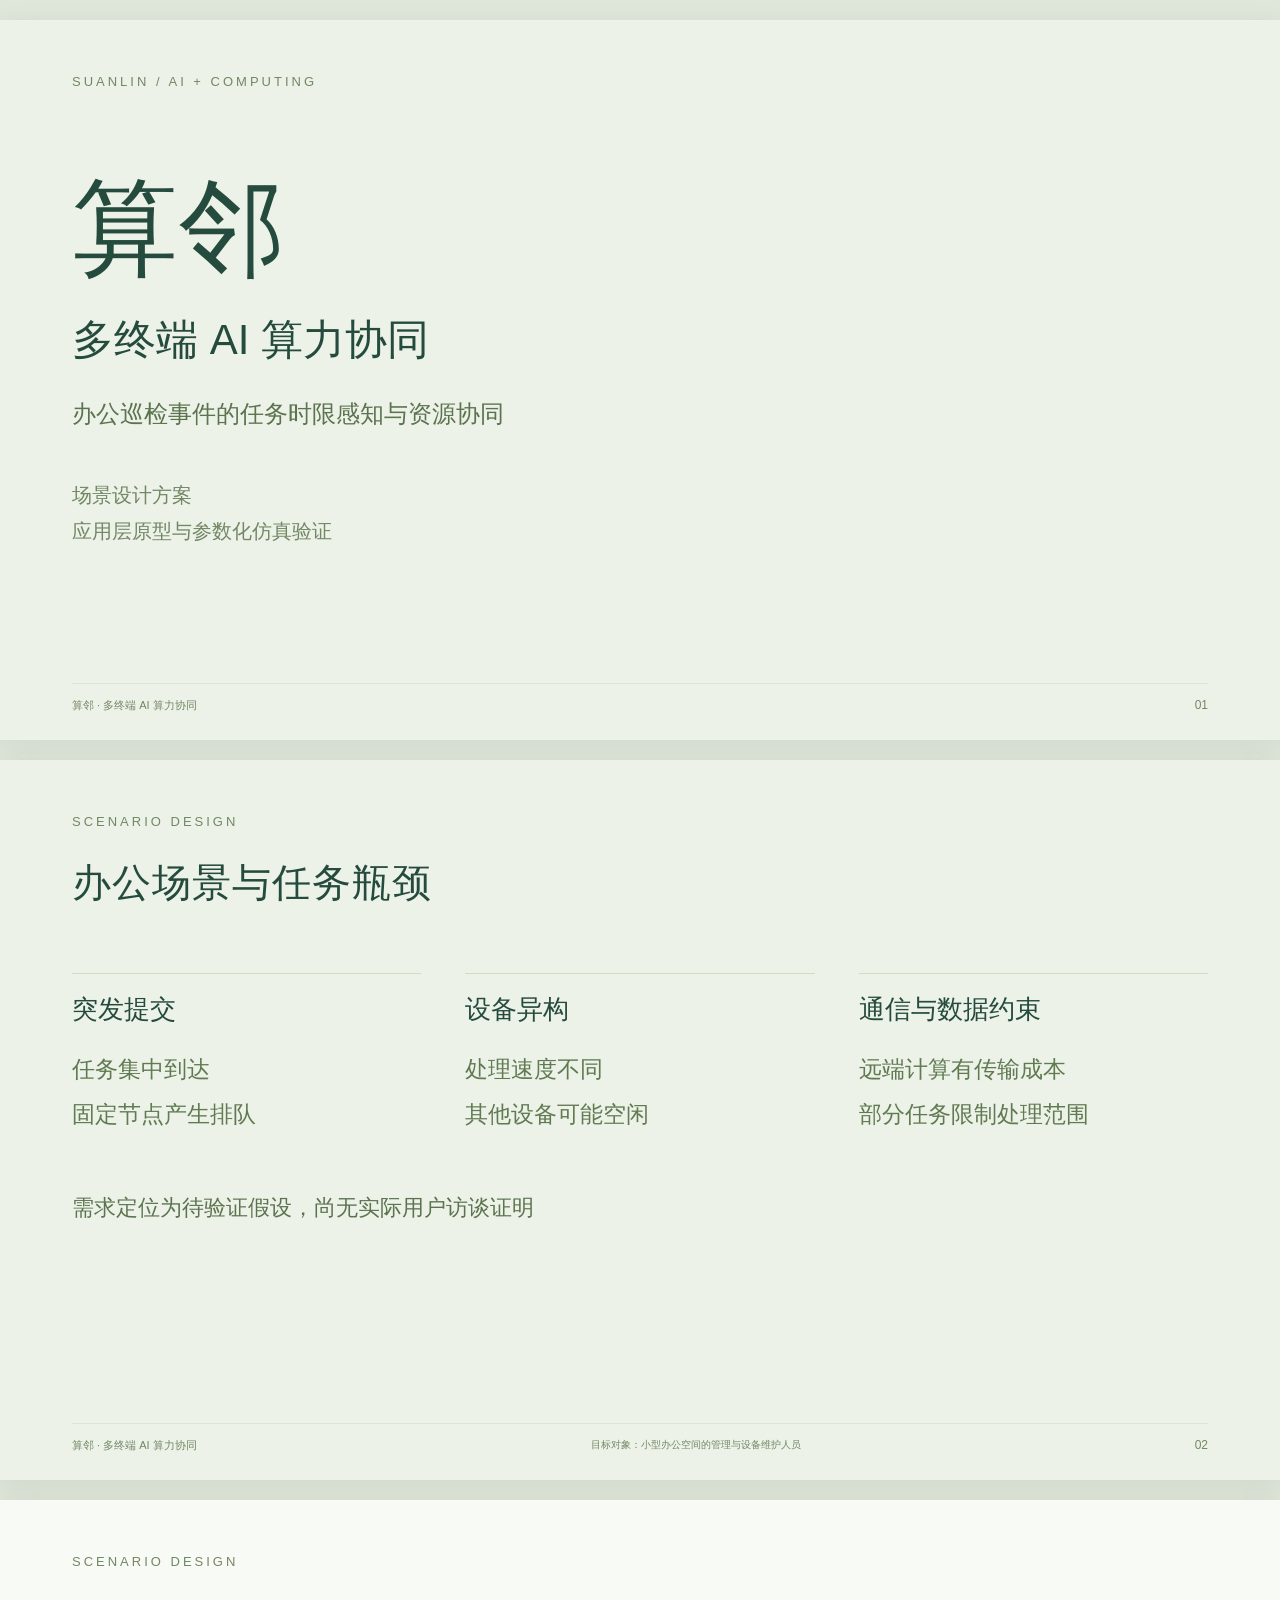
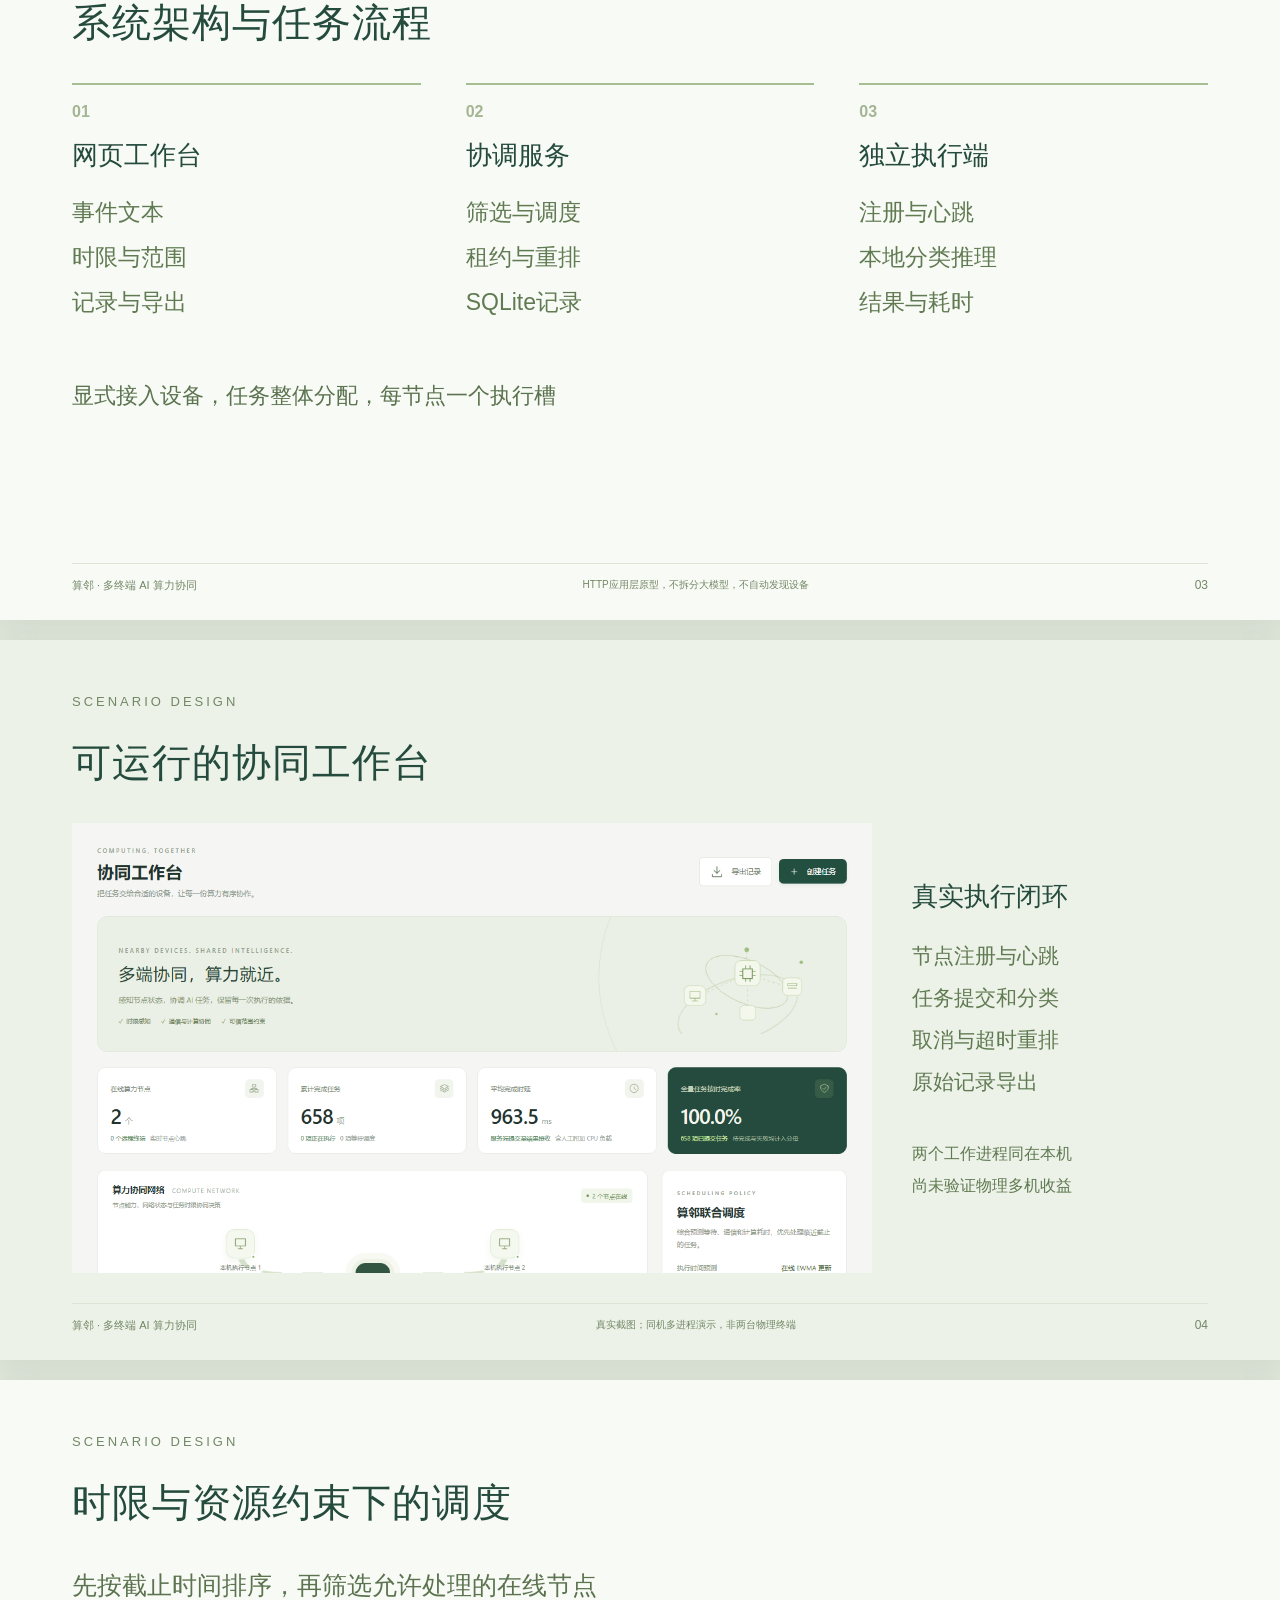
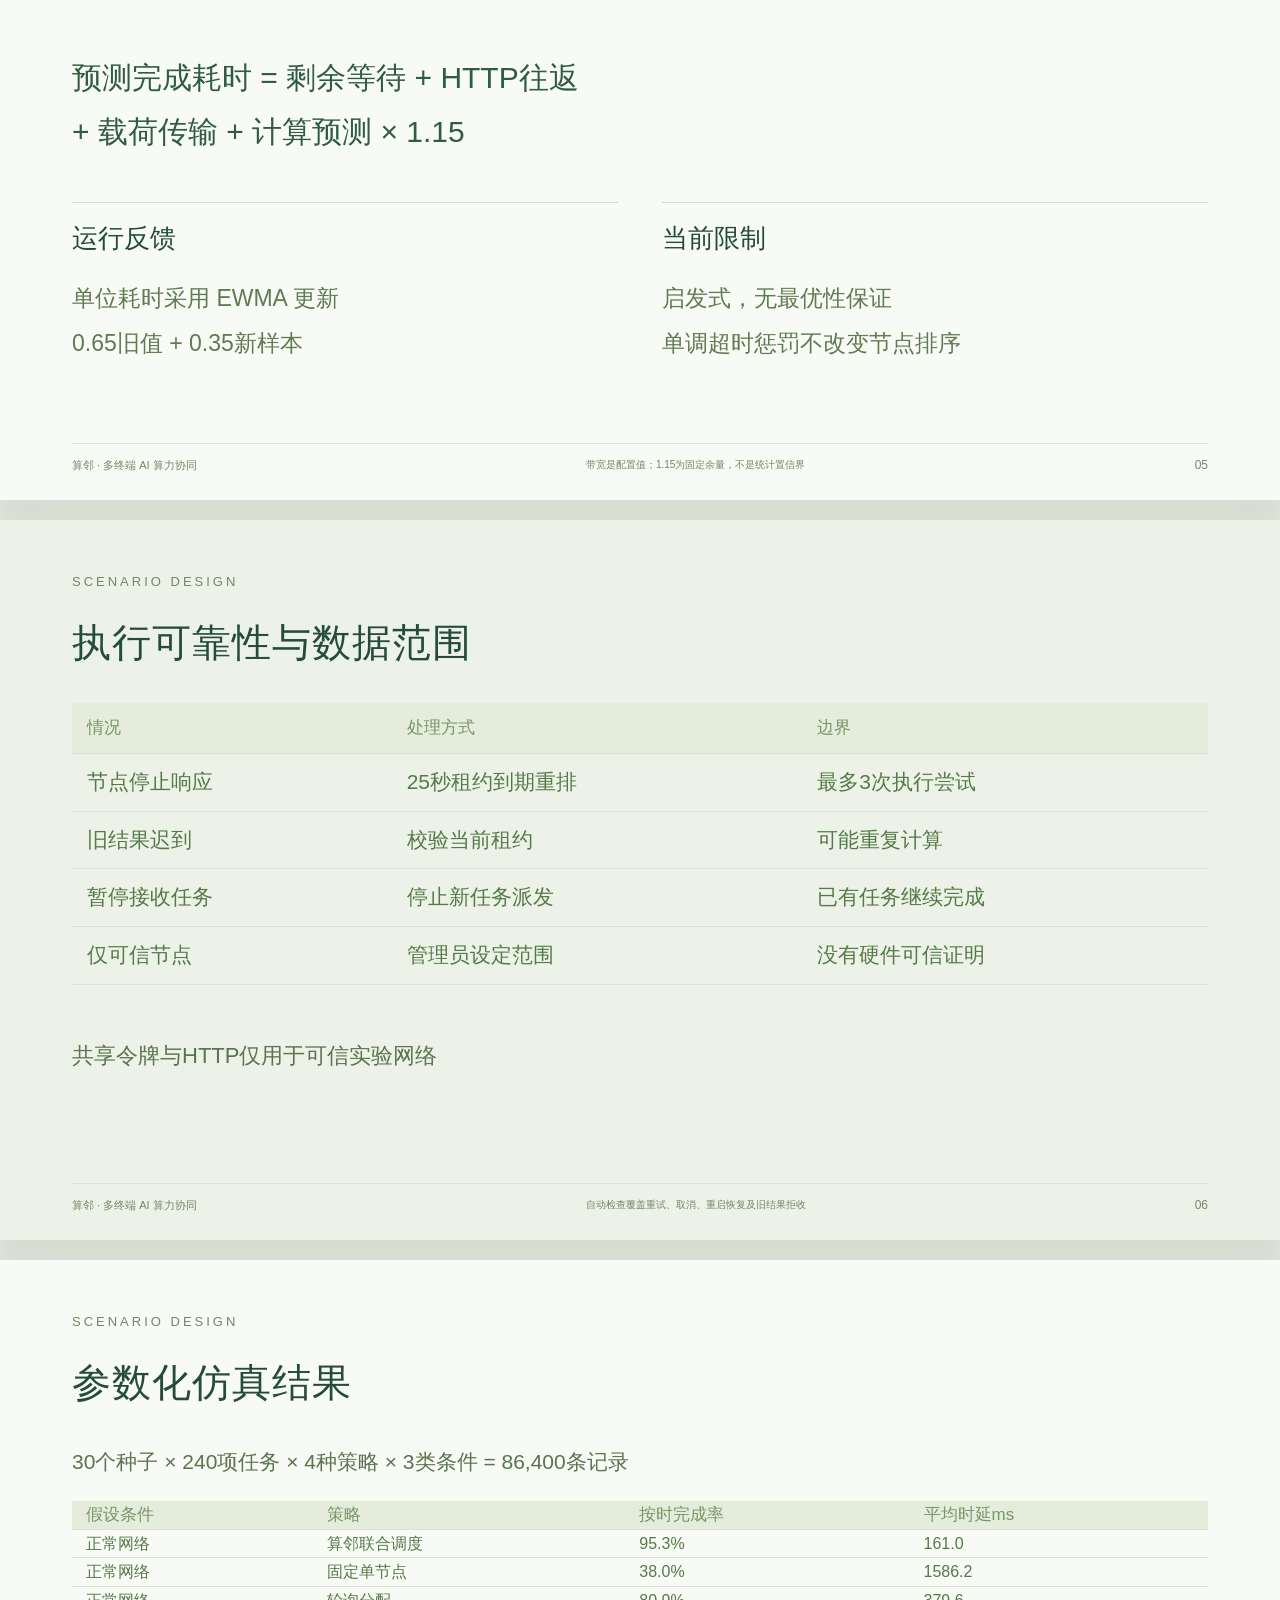
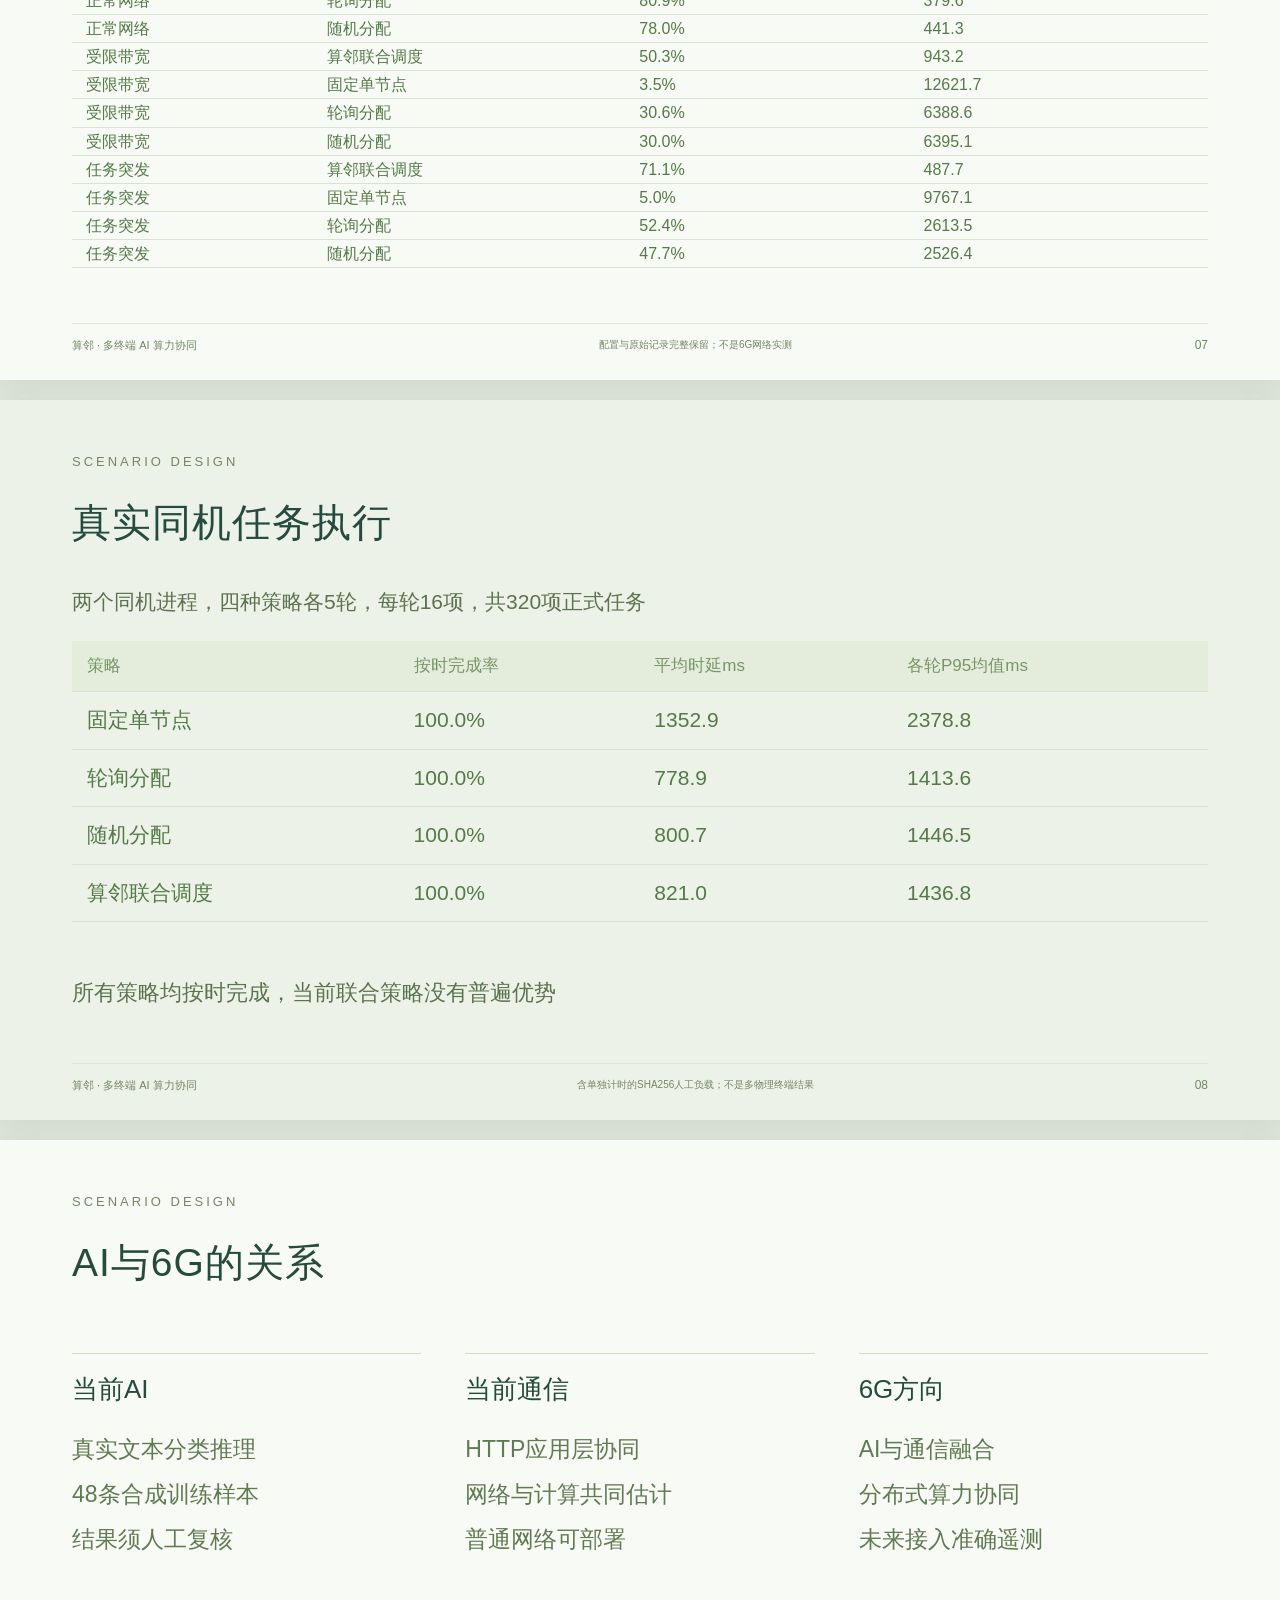
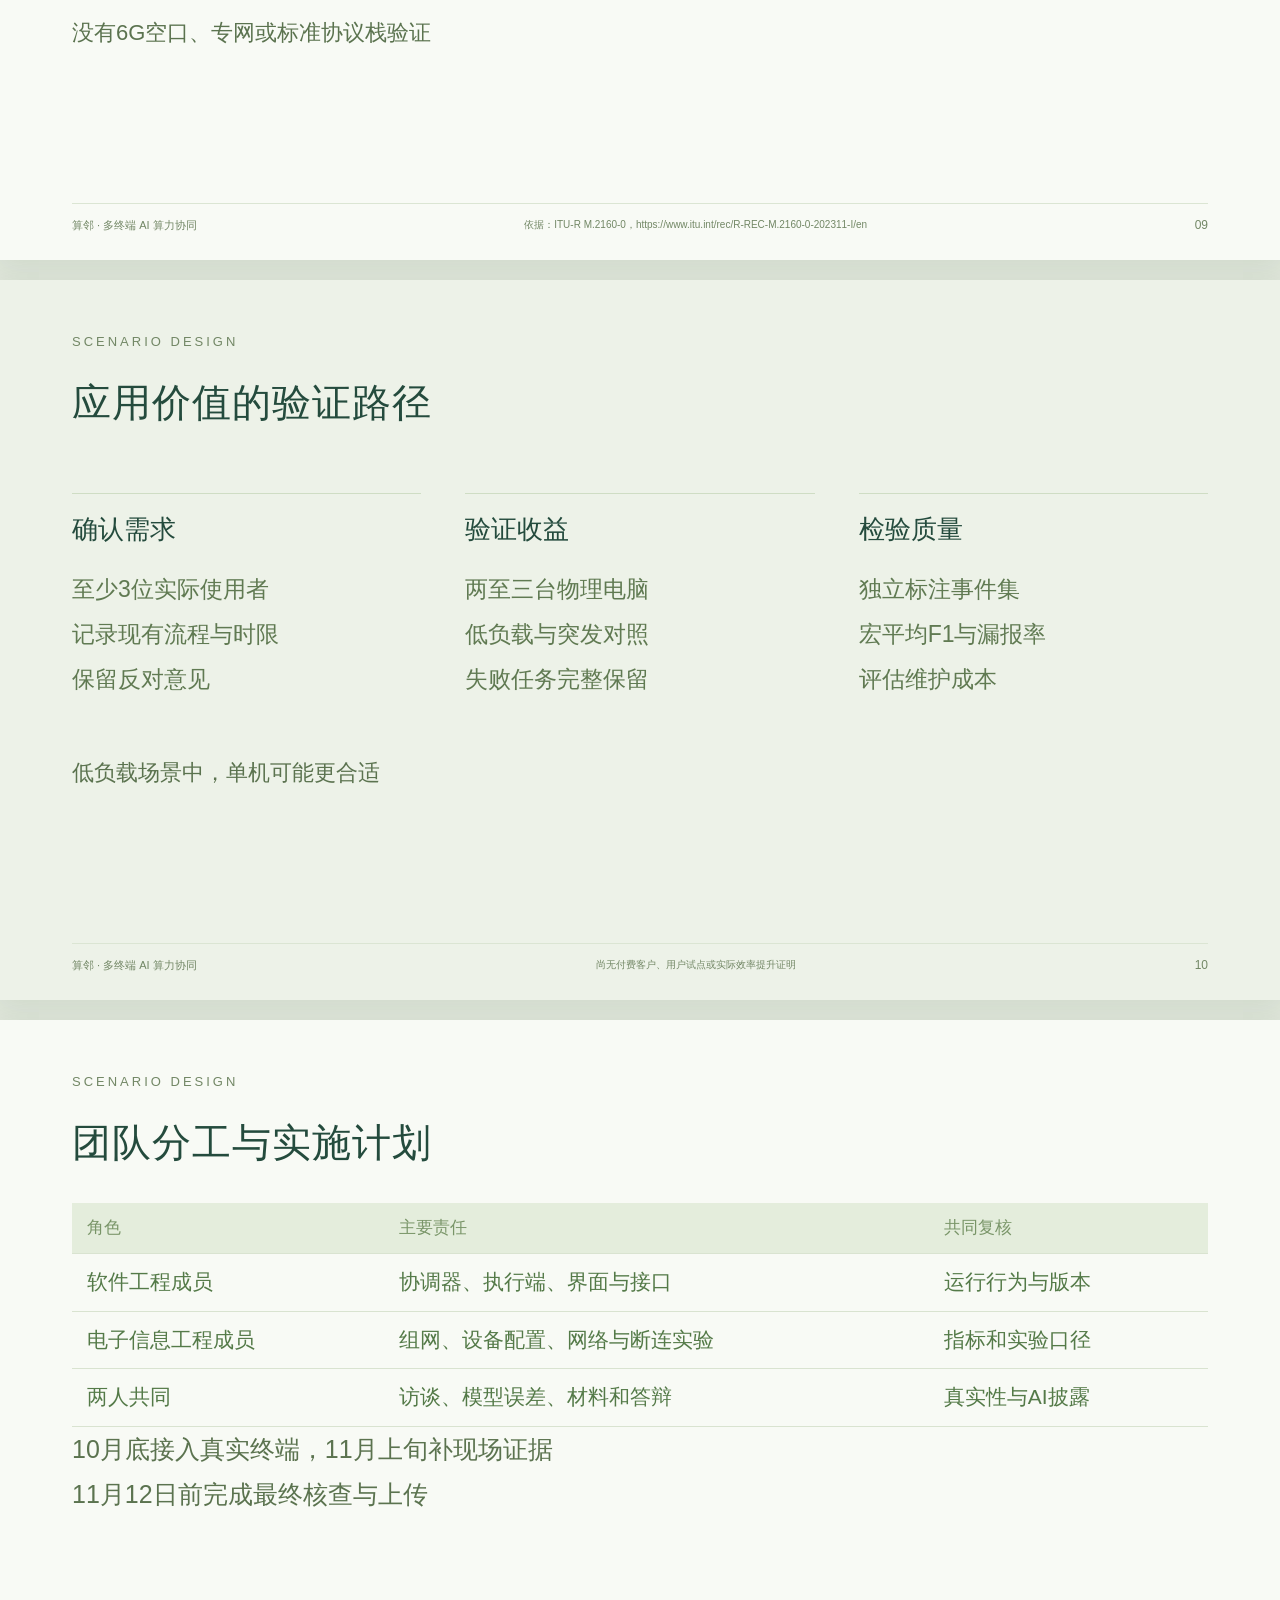
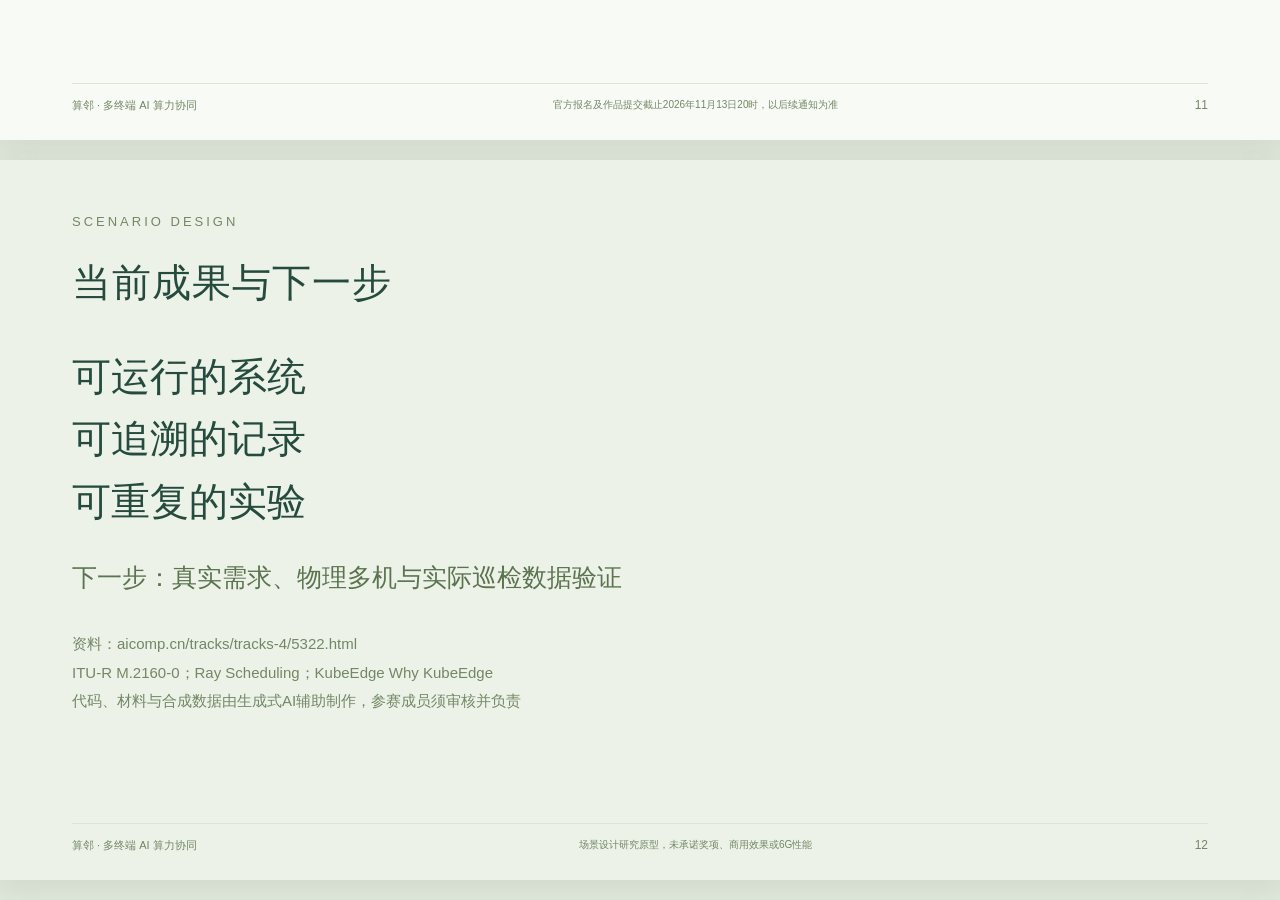
==== delivery/02-答辩展示.html @ 4238dd19 "Initial commit: Suanlin AI compute collaboration project" ====
<!doctype html><html lang="zh-CN"><head><meta charset="utf-8"><title>算邻场景设计答辩</title><style>*{box-sizing:border-box}html{scroll-behavior:smooth}body{margin:0;background:#dfe6da;font-family:"Microsoft YaHei","Segoe UI",sans-serif;color:#244b3d}.slide{width:1280px;height:720px;padding:54px 72px 52px;background:#f8faf5;position:relative;overflow:hidden;break-after:page}.slide:nth-child(2n){background:#edf2e8}.kicker{font-size:13px;letter-spacing:3px;color:#8b9f7a;margin-bottom:27px}h1{font-size:39px;font-weight:500;margin:0 0 33px;letter-spacing:1px}h2{font-size:26px;font-weight:500;margin:0 0 20px}.lead{font-size:25px;line-height:1.8;margin:0 0 30px;color:#6e8762}.compact{font-size:21px;margin-bottom:20px}.columns{display:grid;grid-template-columns:1fr 1fr 1fr;gap:44px;margin-top:63px}.columns.two{grid-template-columns:1fr 1fr;margin-top:30px}.columns p,.flow p{font-size:23px;line-height:1.95;color:#829774;margin:0}.columns h2{padding-top:18px;border-top:1px solid #cfddc4}.statement{font-size:22px;line-height:1.7;color:#70865f;margin-top:52px}.flow{display:grid;grid-template-columns:repeat(3,1fr);gap:45px;margin-top:28px}.flow>div{border-top:2px solid #a7bd92;padding-top:18px}.flow b{font-size:16px;color:#a4b593}.flow h2{margin:17px 0 17px}.equation{font-size:30px;line-height:1.8;padding:13px 0;color:#305c40}.cover{background:#edf2e8!important}.cover h1{font-size:106px;line-height:1.2;margin:76px 0 20px}.cover-sub{font-size:42px;margin:0 0 24px}.cover .lead{font-size:24px}.cover-note{font-size:20px;line-height:1.8;color:#91a381;margin-top:42px}footer{position:absolute;bottom:27px;left:72px;right:72px;border-top:1px solid #dbe5d3;padding-top:14px;display:flex;gap:22px;justify-content:space-between;font-size:11px;color:#94a784}footer b{font-size:12px;font-weight:400}.screenshot{height:489px;max-width:1136px;object-fit:contain;object-position:left top;display:block}table{width:100%;border-collapse:collapse;font-size:21px;line-height:1.7}th{text-align:left;font-size:17px;font-weight:500;color:#799568;background:#e4eddc}th,td{padding:17px 15px;border-bottom:1px solid #d9e3d0}td{color:#547a48}.dense{font-size:17px;line-height:1.2}.dense th,.dense td{padding:7px 14px}.end-title{font-size:39px;line-height:1.6;margin-top:36px;margin-bottom:22px}.sources{font-size:15px;line-height:1.9;color:#9aaa8d;margin-top:27px}@page{size:338.667mm 190.5mm;margin:0}@media print{body{background:white}.slide{margin:0;break-inside:avoid}html{scroll-behavior:auto}}@media screen{.slide{margin:20px auto;box-shadow:0 6px 25px #1c422015}body{min-width:1280px}}.screenshot{height:450px}th,td{padding:12px 15px}table{line-height:1.55}.dense{font-size:16px;line-height:1.2}.dense th,.dense td{padding:4px 14px}footer span:nth-child(2){max-width:800px;text-align:right;font-size:10px;overflow-wrap:anywhere}.columns p,.flow p{color:#607a52}.lead,.statement{color:#5b734f}.kicker,footer,.cover-note,.sources{color:#728765}.workbench{display:grid;grid-template-columns:800px 1fr;gap:40px;align-items:center}.workbench .screenshot{width:800px;height:450px;object-fit:contain}.workbench p{font-size:21px;line-height:2;color:#607a52}.workbench .small-note{font-size:16px;margin-top:35px}</style></head><body><section class="slide cover"><div class="kicker">SUANLIN   /   AI + COMPUTING</div><h1>算邻</h1><div class="body"><h2 class="cover-sub">多终端 AI 算力协同</h2><p class="lead">办公巡检事件的任务时限感知与资源协同</p><p class="cover-note">场景设计方案<br>应用层原型与参数化仿真验证</p></div><footer><span>算邻 · 多终端 AI 算力协同</span><span></span><b>01</b></footer></section><section class="slide "><div class="kicker">SCENARIO DESIGN</div><h1>办公场景与任务瓶颈</h1><div class="body"><div class="columns"><div><h2>突发提交</h2><p>任务集中到达<br>固定节点产生排队</p></div><div><h2>设备异构</h2><p>处理速度不同<br>其他设备可能空闲</p></div><div><h2>通信与数据约束</h2><p>远端计算有传输成本<br>部分任务限制处理范围</p></div></div><p class="statement">需求定位为待验证假设，尚无实际用户访谈证明</p></div><footer><span>算邻 · 多终端 AI 算力协同</span><span>目标对象：小型办公空间的管理与设备维护人员</span><b>02</b></footer></section><section class="slide "><div class="kicker">SCENARIO DESIGN</div><h1>系统架构与任务流程</h1><div class="body"><div class="flow"><div><b>01</b><h2>网页工作台</h2><p>事件文本<br>时限与范围<br>记录与导出</p></div><div><b>02</b><h2>协调服务</h2><p>筛选与调度<br>租约与重排<br>SQLite记录</p></div><div><b>03</b><h2>独立执行端</h2><p>注册与心跳<br>本地分类推理<br>结果与耗时</p></div></div><p class="statement">显式接入设备，任务整体分配，每节点一个执行槽</p></div><footer><span>算邻 · 多终端 AI 算力协同</span><span>HTTP应用层原型，不拆分大模型，不自动发现设备</span><b>03</b></footer></section><section class="slide "><div class="kicker">SCENARIO DESIGN</div><h1>可运行的协同工作台</h1><div class="body"><div class="workbench"><img class="screenshot" src="../results/screenshots/workbench-wide.png" alt="真实工作台截图"><div><h2>真实执行闭环</h2><p>节点注册与心跳<br>任务提交和分类<br>取消与超时重排<br>原始记录导出</p><p class="small-note">两个工作进程同在本机<br>尚未验证物理多机收益</p></div></div></div><footer><span>算邻 · 多终端 AI 算力协同</span><span>真实截图；同机多进程演示，非两台物理终端</span><b>04</b></footer></section><section class="slide "><div class="kicker">SCENARIO DESIGN</div><h1>时限与资源约束下的调度</h1><div class="body"><p class="lead">先按截止时间排序，再筛选允许处理的在线节点</p><div class="equation">预测完成耗时 = 剩余等待 + HTTP往返<br>+ 载荷传输 + 计算预测 × 1.15</div><div class="columns two"><div><h2>运行反馈</h2><p>单位耗时采用 EWMA 更新<br>0.65旧值 + 0.35新样本</p></div><div><h2>当前限制</h2><p>启发式，无最优性保证<br>单调超时惩罚不改变节点排序</p></div></div></div><footer><span>算邻 · 多终端 AI 算力协同</span><span>带宽是配置值；1.15为固定余量，不是统计置信界</span><b>05</b></footer></section><section class="slide "><div class="kicker">SCENARIO DESIGN</div><h1>执行可靠性与数据范围</h1><div class="body"><table><thead><tr><th>情况</th><th>处理方式</th><th>边界</th></tr></thead><tbody><tr><td>节点停止响应</td><td>25秒租约到期重排</td><td>最多3次执行尝试</td></tr><tr><td>旧结果迟到</td><td>校验当前租约</td><td>可能重复计算</td></tr><tr><td>暂停接收任务</td><td>停止新任务派发</td><td>已有任务继续完成</td></tr><tr><td>仅可信节点</td><td>管理员设定范围</td><td>没有硬件可信证明</td></tr></tbody></table><p class="statement">共享令牌与HTTP仅用于可信实验网络</p></div><footer><span>算邻 · 多终端 AI 算力协同</span><span>自动检查覆盖重试、取消、重启恢复及旧结果拒收</span><b>06</b></footer></section><section class="slide "><div class="kicker">SCENARIO DESIGN</div><h1>参数化仿真结果</h1><div class="body"><p class="lead compact">30个种子 × 240项任务 × 4种策略 × 3类条件 = 86,400条记录</p><table class="dense"><thead><tr><th>假设条件</th><th>策略</th><th>按时完成率</th><th>平均时延ms</th></tr></thead><tbody><tr><td>正常网络</td><td>算邻联合调度</td><td>95.3%</td><td>161.0</td></tr><tr><td>正常网络</td><td>固定单节点</td><td>38.0%</td><td>1586.2</td></tr><tr><td>正常网络</td><td>轮询分配</td><td>80.9%</td><td>379.6</td></tr><tr><td>正常网络</td><td>随机分配</td><td>78.0%</td><td>441.3</td></tr><tr><td>受限带宽</td><td>算邻联合调度</td><td>50.3%</td><td>943.2</td></tr><tr><td>受限带宽</td><td>固定单节点</td><td>3.5%</td><td>12621.7</td></tr><tr><td>受限带宽</td><td>轮询分配</td><td>30.6%</td><td>6388.6</td></tr><tr><td>受限带宽</td><td>随机分配</td><td>30.0%</td><td>6395.1</td></tr><tr><td>任务突发</td><td>算邻联合调度</td><td>71.1%</td><td>487.7</td></tr><tr><td>任务突发</td><td>固定单节点</td><td>5.0%</td><td>9767.1</td></tr><tr><td>任务突发</td><td>轮询分配</td><td>52.4%</td><td>2613.5</td></tr><tr><td>任务突发</td><td>随机分配</td><td>47.7%</td><td>2526.4</td></tr></tbody></table></div><footer><span>算邻 · 多终端 AI 算力协同</span><span>配置与原始记录完整保留；不是6G网络实测</span><b>07</b></footer></section><section class="slide "><div class="kicker">SCENARIO DESIGN</div><h1>真实同机任务执行</h1><div class="body"><p class="lead compact">两个同机进程，四种策略各5轮，每轮16项，共320项正式任务</p><table><thead><tr><th>策略</th><th>按时完成率</th><th>平均时延ms</th><th>各轮P95均值ms</th></tr></thead><tbody><tr><td>固定单节点</td><td>100.0%</td><td>1352.9</td><td>2378.8</td></tr><tr><td>轮询分配</td><td>100.0%</td><td>778.9</td><td>1413.6</td></tr><tr><td>随机分配</td><td>100.0%</td><td>800.7</td><td>1446.5</td></tr><tr><td>算邻联合调度</td><td>100.0%</td><td>821.0</td><td>1436.8</td></tr></tbody></table><p class="statement">所有策略均按时完成，当前联合策略没有普遍优势</p></div><footer><span>算邻 · 多终端 AI 算力协同</span><span>含单独计时的SHA256人工负载；不是多物理终端结果</span><b>08</b></footer></section><section class="slide "><div class="kicker">SCENARIO DESIGN</div><h1>AI与6G的关系</h1><div class="body"><div class="columns"><div><h2>当前AI</h2><p>真实文本分类推理<br>48条合成训练样本<br>结果须人工复核</p></div><div><h2>当前通信</h2><p>HTTP应用层协同<br>网络与计算共同估计<br>普通网络可部署</p></div><div><h2>6G方向</h2><p>AI与通信融合<br>分布式算力协同<br>未来接入准确遥测</p></div></div><p class="statement">没有6G空口、专网或标准协议栈验证</p></div><footer><span>算邻 · 多终端 AI 算力协同</span><span>依据：ITU-R M.2160-0，https://www.itu.int/rec/R-REC-M.2160-0-202311-I/en</span><b>09</b></footer></section><section class="slide "><div class="kicker">SCENARIO DESIGN</div><h1>应用价值的验证路径</h1><div class="body"><div class="columns"><div><h2>确认需求</h2><p>至少3位实际使用者<br>记录现有流程与时限<br>保留反对意见</p></div><div><h2>验证收益</h2><p>两至三台物理电脑<br>低负载与突发对照<br>失败任务完整保留</p></div><div><h2>检验质量</h2><p>独立标注事件集<br>宏平均F1与漏报率<br>评估维护成本</p></div></div><p class="statement">低负载场景中，单机可能更合适</p></div><footer><span>算邻 · 多终端 AI 算力协同</span><span>尚无付费客户、用户试点或实际效率提升证明</span><b>10</b></footer></section><section class="slide "><div class="kicker">SCENARIO DESIGN</div><h1>团队分工与实施计划</h1><div class="body"><table><thead><tr><th>角色</th><th>主要责任</th><th>共同复核</th></tr></thead><tbody><tr><td>软件工程成员</td><td>协调器、执行端、界面与接口</td><td>运行行为与版本</td></tr><tr><td>电子信息工程成员</td><td>组网、设备配置、网络与断连实验</td><td>指标和实验口径</td></tr><tr><td>两人共同</td><td>访谈、模型误差、材料和答辩</td><td>真实性与AI披露</td></tr></tbody></table><p class="lead">10月底接入真实终端，11月上旬补现场证据<br>11月12日前完成最终核查与上传</p></div><footer><span>算邻 · 多终端 AI 算力协同</span><span>官方报名及作品提交截止2026年11月13日20时，以后续通知为准</span><b>11</b></footer></section><section class="slide "><div class="kicker">SCENARIO DESIGN</div><h1>当前成果与下一步</h1><div class="body"><h2 class="end-title">可运行的系统<br>可追溯的记录<br>可重复的实验</h2><p class="lead">下一步：真实需求、物理多机与实际巡检数据验证</p><p class="sources">资料：aicomp.cn/tracks/tracks-4/5322.html<br>ITU-R M.2160-0；Ray Scheduling；KubeEdge Why KubeEdge<br>代码、材料与合成数据由生成式AI辅助制作，参赛成员须审核并负责</p></div><footer><span>算邻 · 多终端 AI 算力协同</span><span>场景设计研究原型，未承诺奖项、商用效果或6G性能</span><b>12</b></footer></section><script>document.addEventListener("keydown",e=>{if(["ArrowRight","PageDown","ArrowLeft","PageUp"].includes(e.key)){e.preventDefault();const n=Math.round(window.scrollY/740)+(["ArrowRight","PageDown"].includes(e.key)?1:-1);document.querySelectorAll(".slide")[Math.max(0,Math.min(11,n))].scrollIntoView()}})</script></body></html>
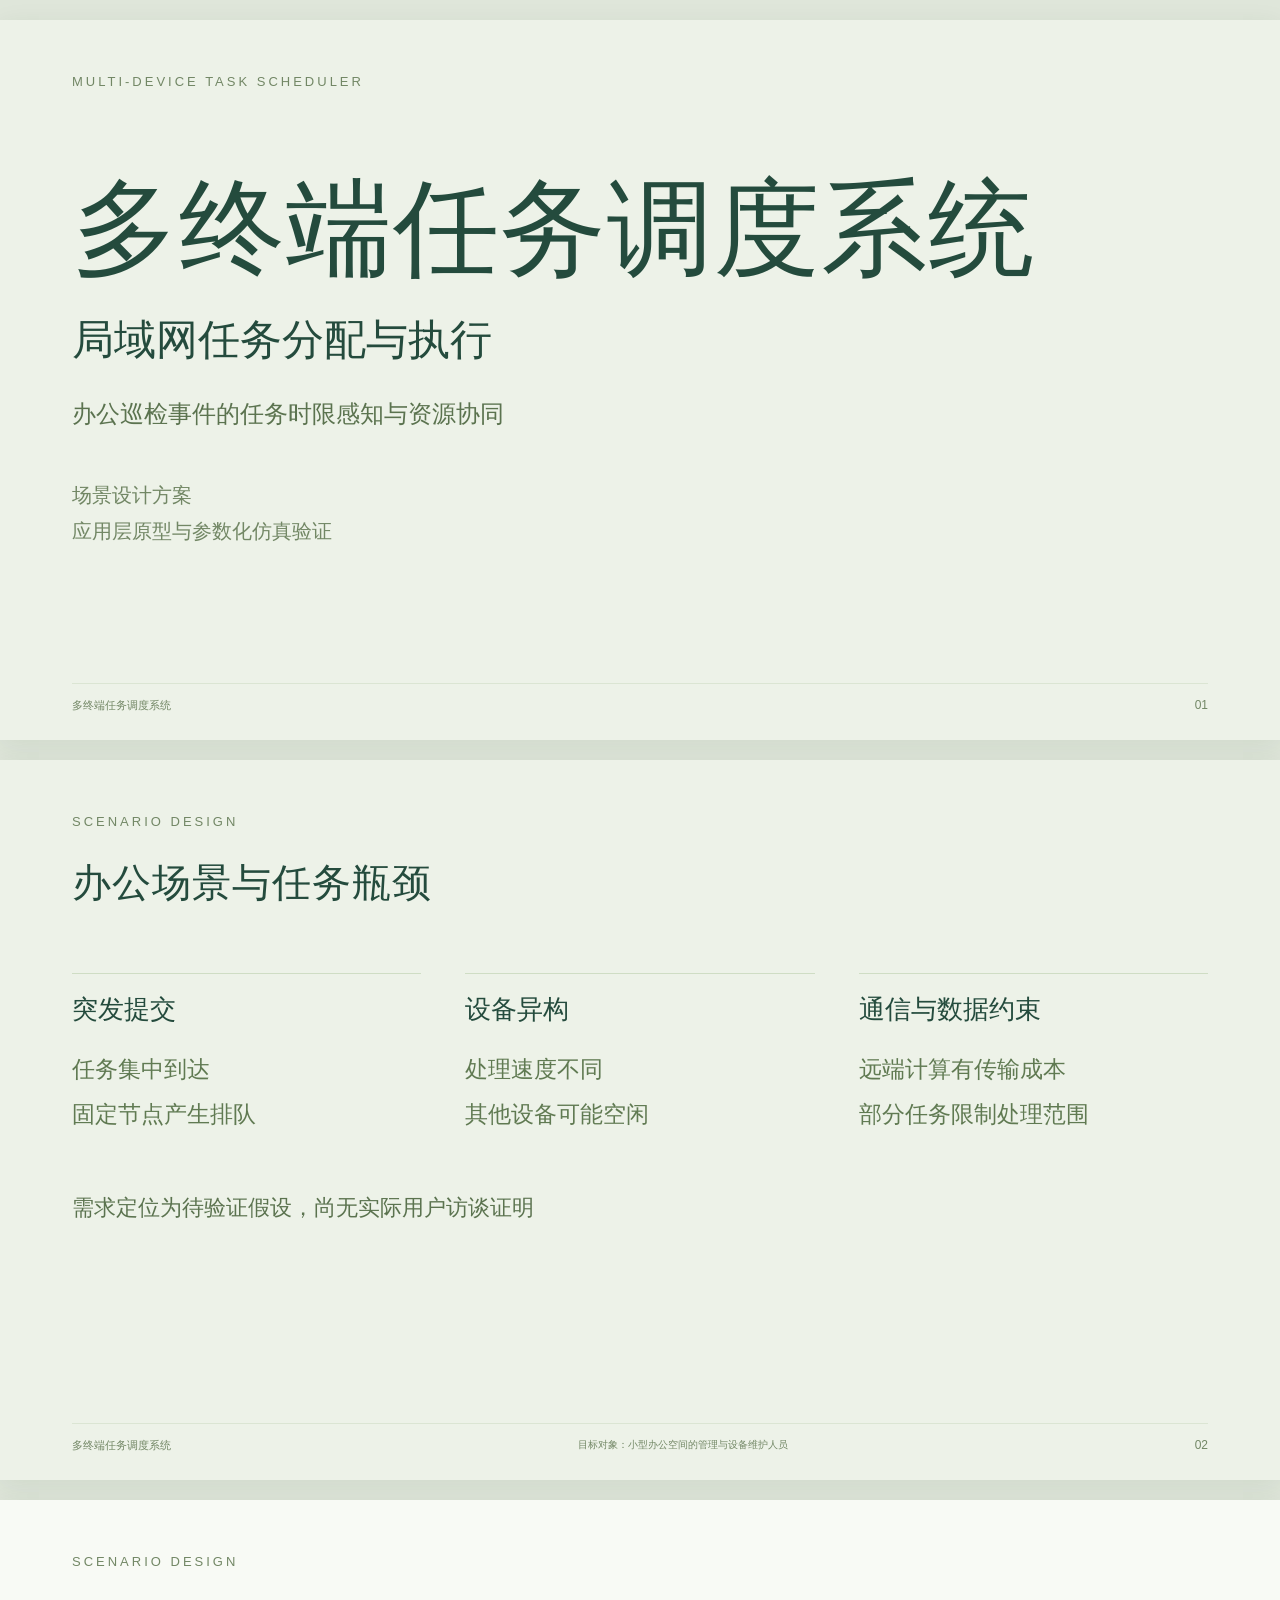
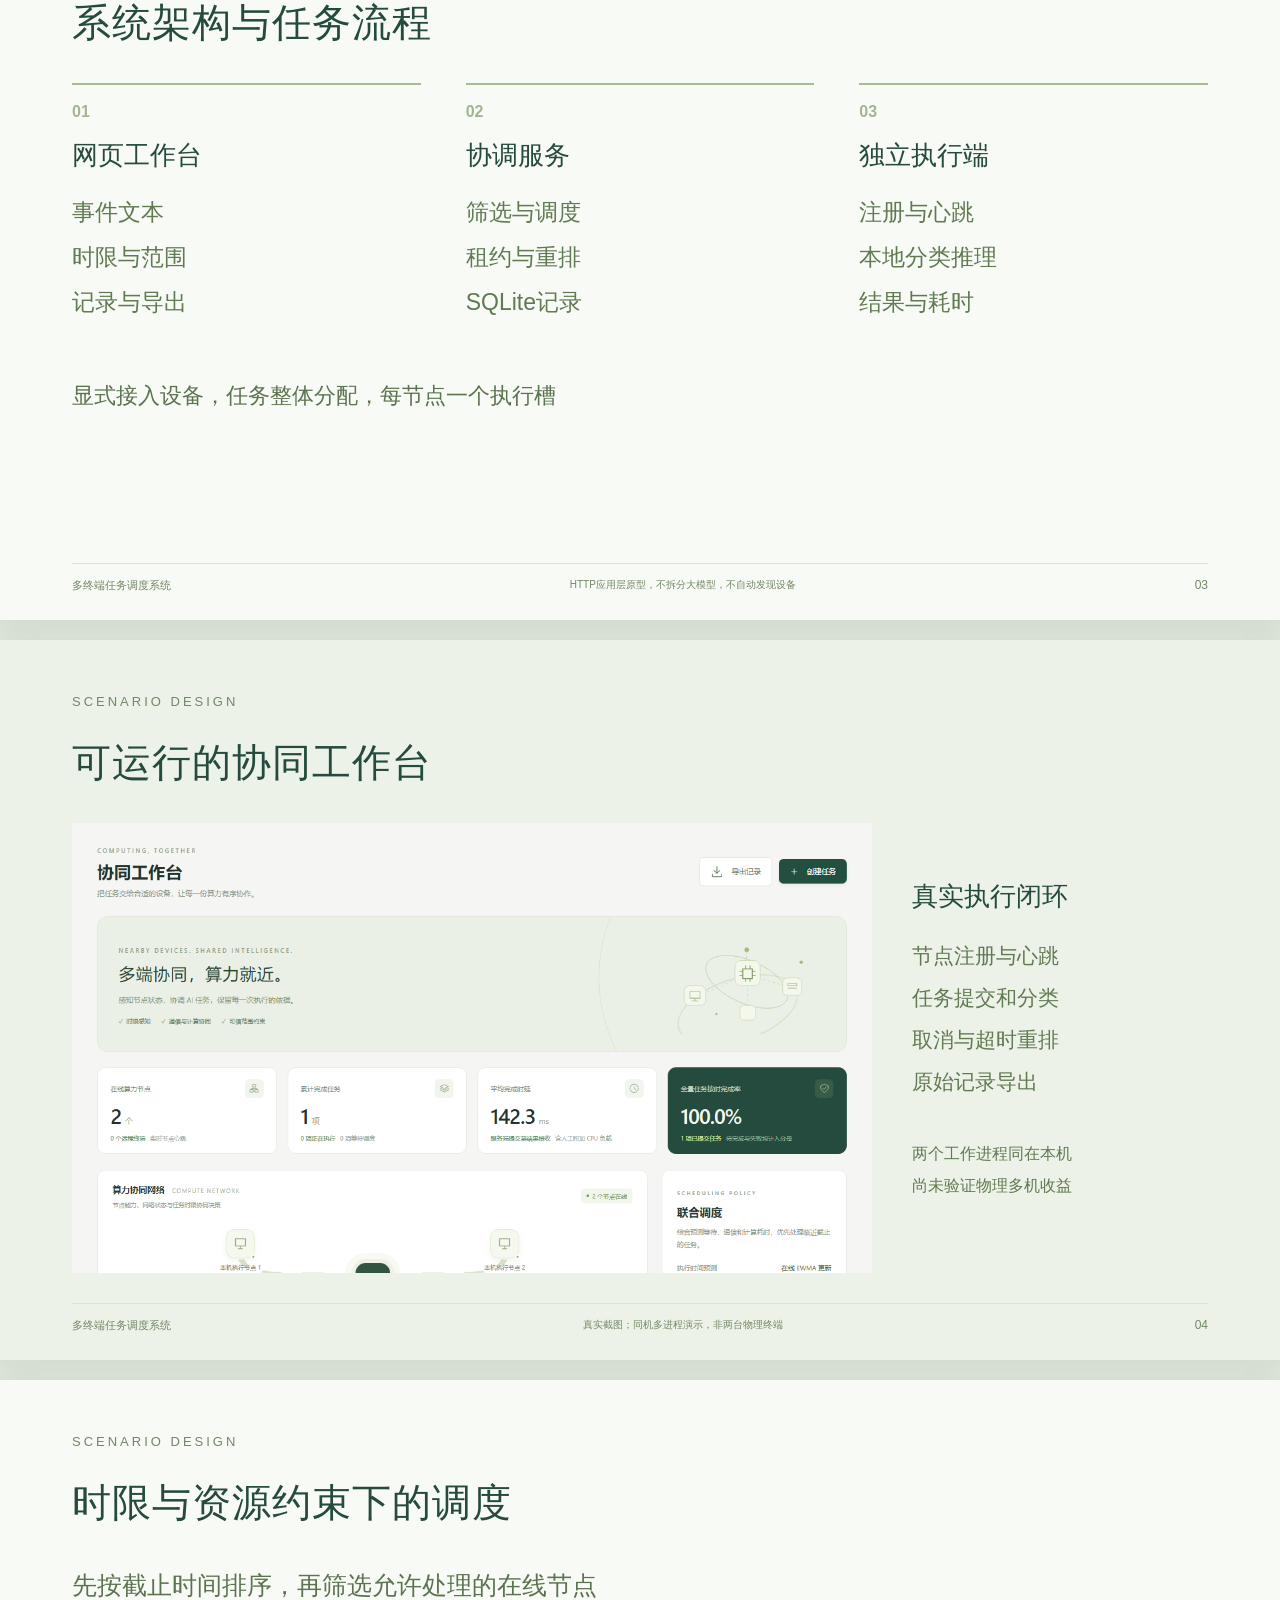
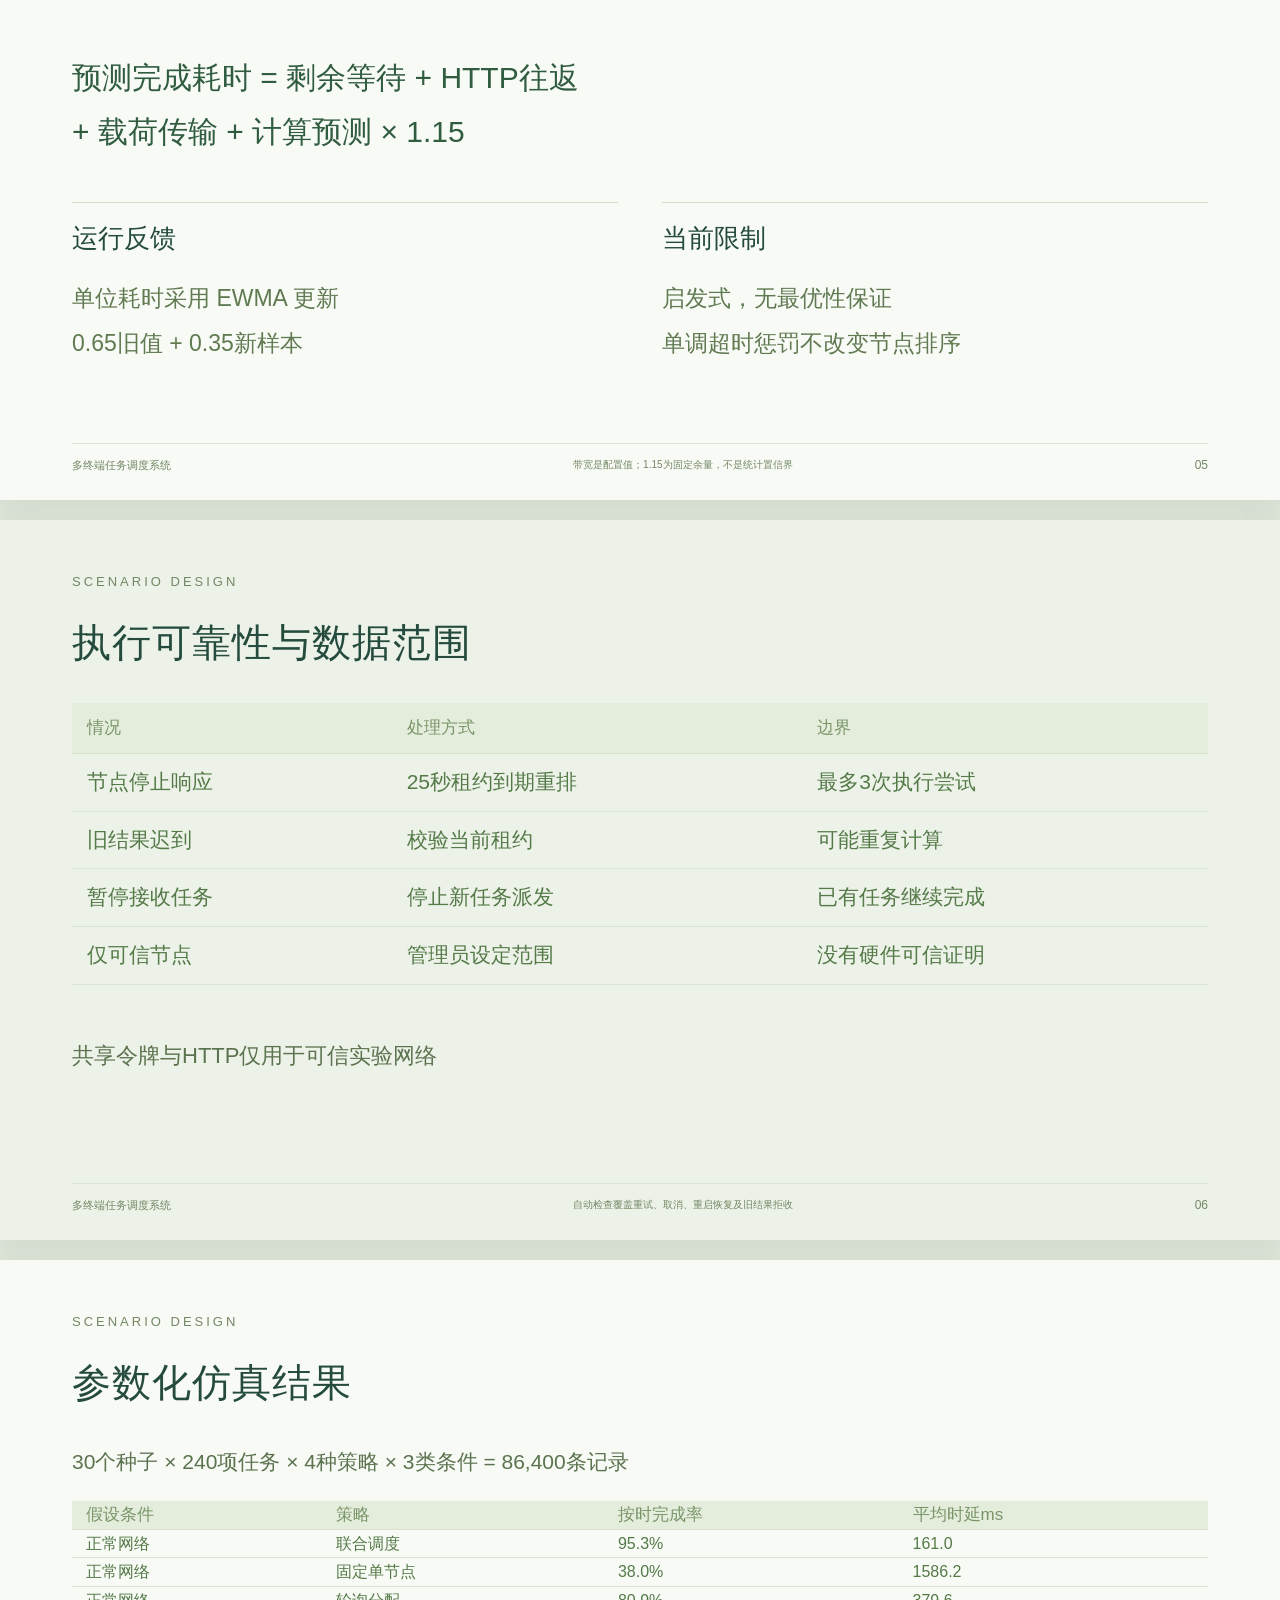
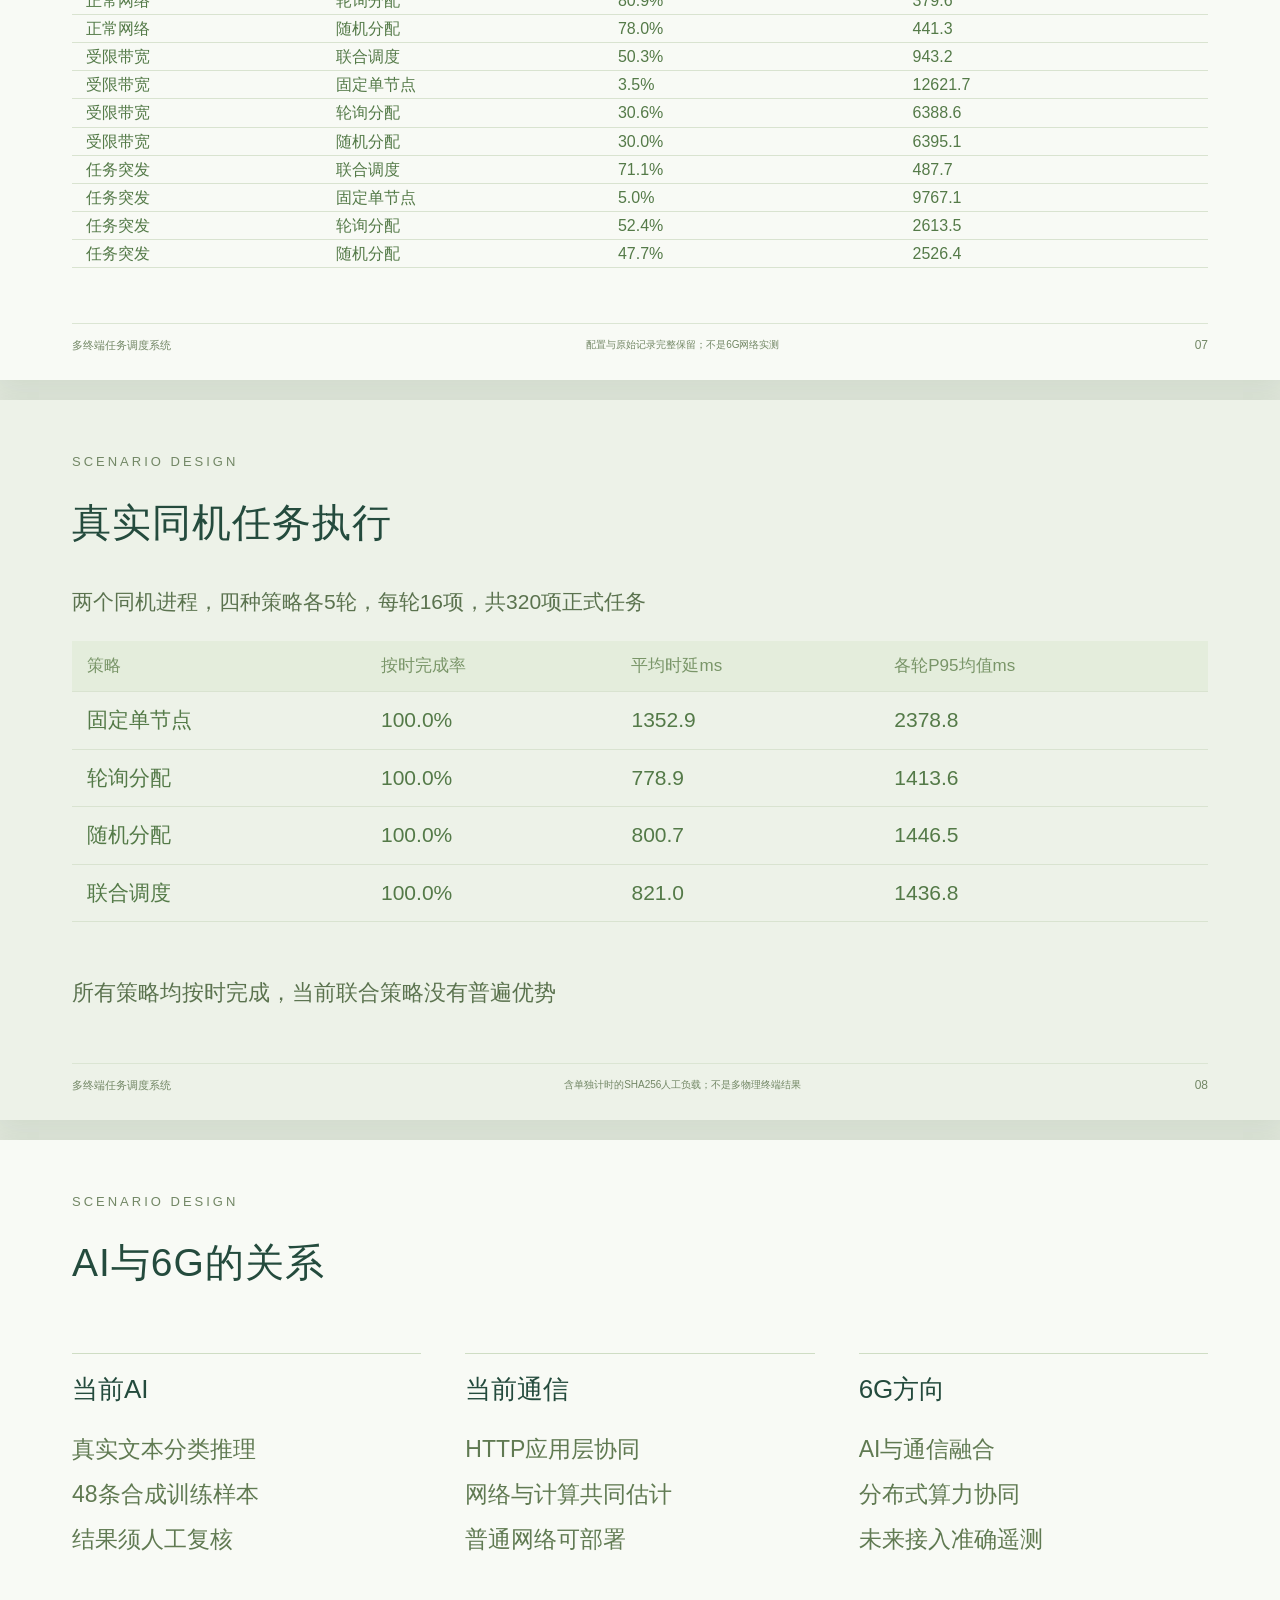
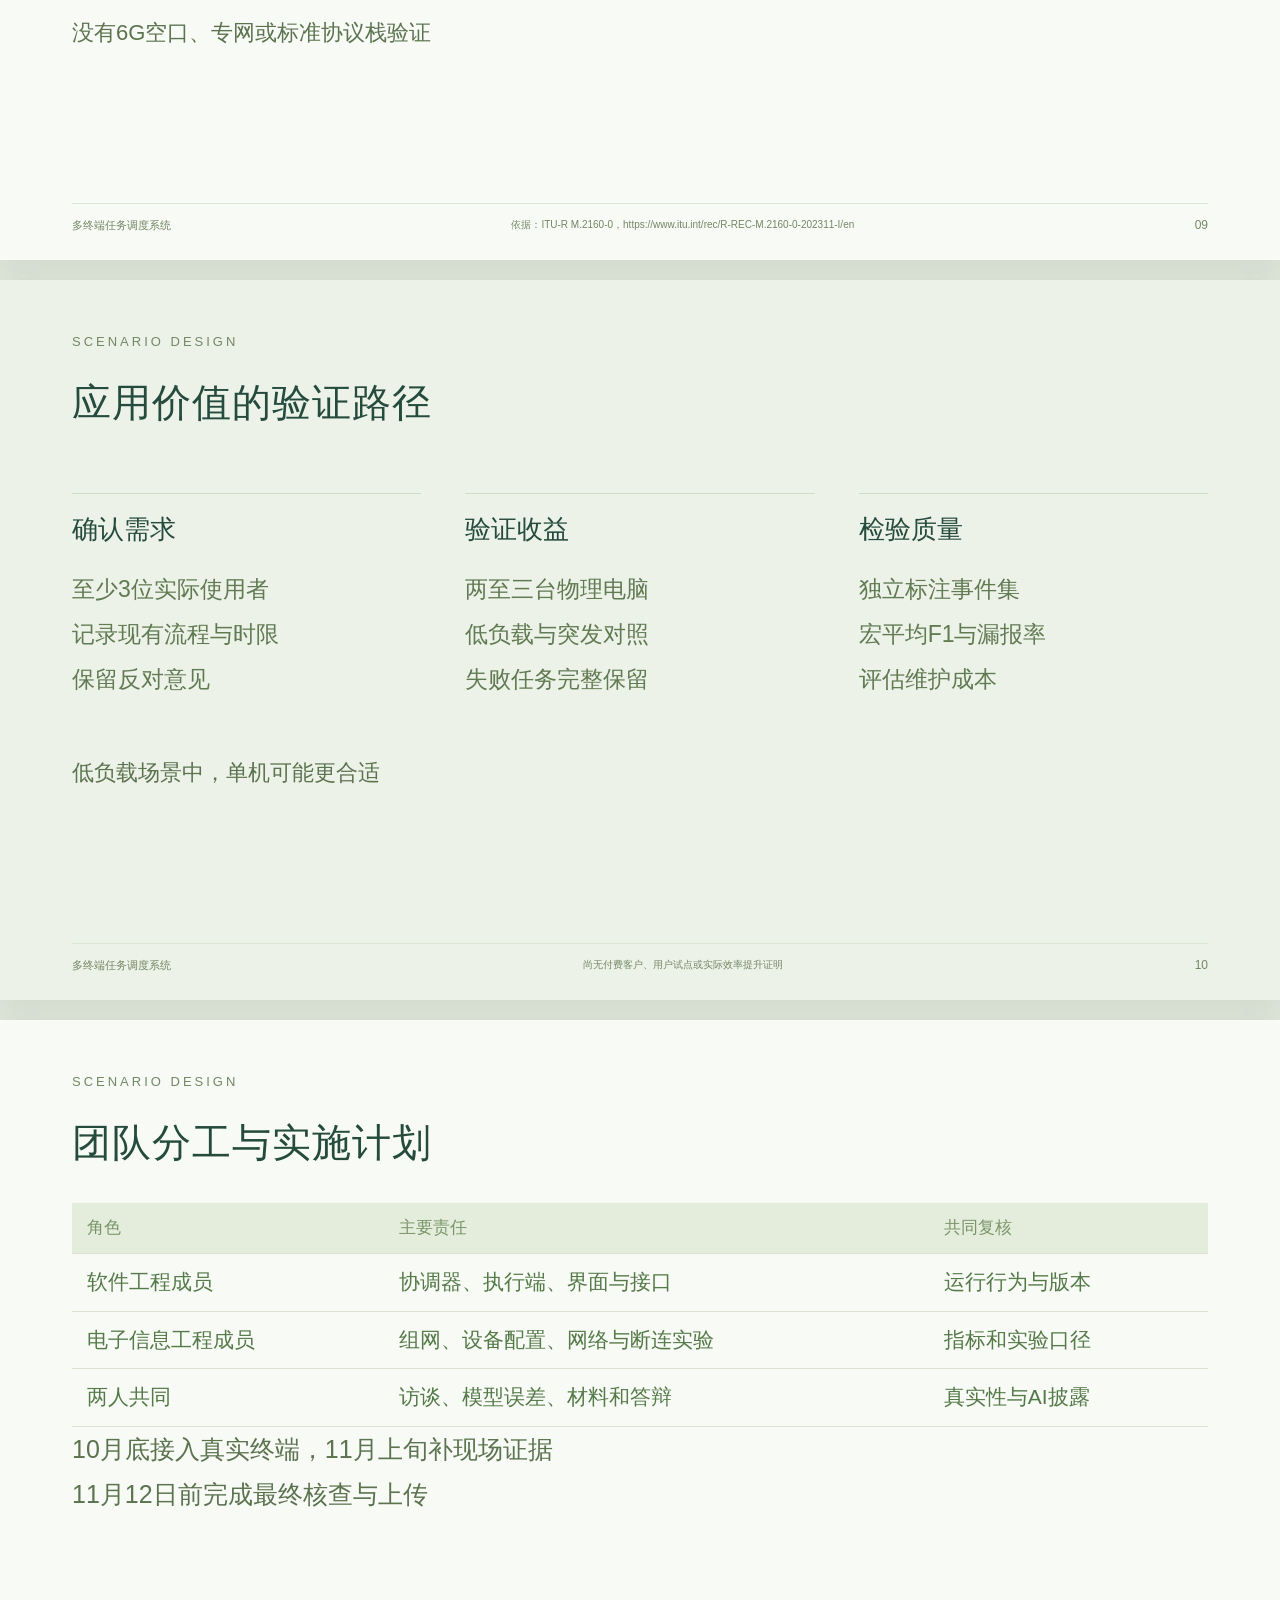
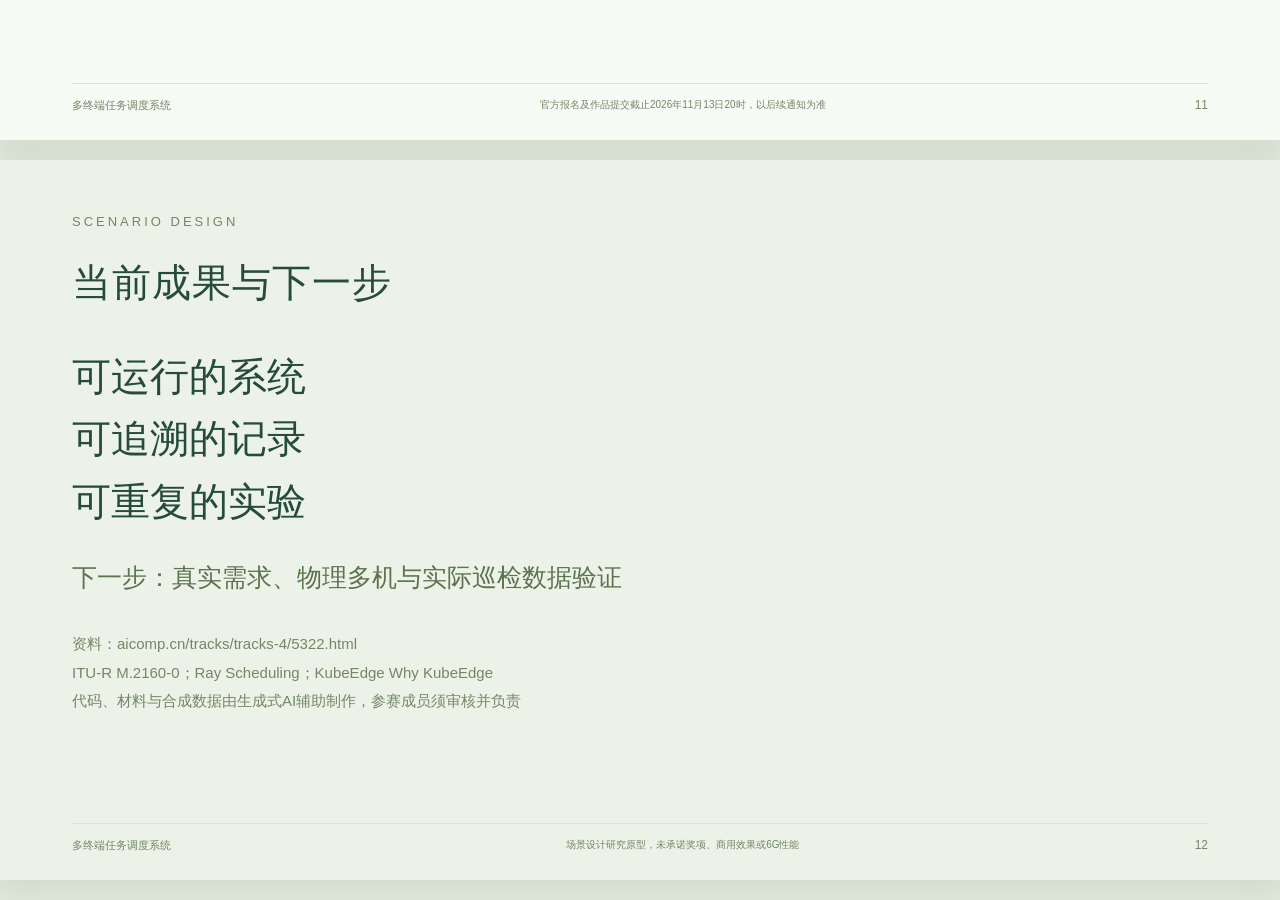
==== commit 55cad1fe: "Rename project to Multi-device Task Scheduling System" ====
--- a/delivery/02-答辩展示.html
+++ b/delivery/02-答辩展示.html
@@ -1 +1 @@
-<!doctype html><html lang="zh-CN"><head><meta charset="utf-8"><title>算邻场景设计答辩</title><style>*{box-sizing:border-box}html{scroll-behavior:smooth}body{margin:0;background:#dfe6da;font-family:"Microsoft YaHei","Segoe UI",sans-serif;color:#244b3d}.slide{width:1280px;height:720px;padding:54px 72px 52px;background:#f8faf5;position:relative;overflow:hidden;break-after:page}.slide:nth-child(2n){background:#edf2e8}.kicker{font-size:13px;letter-spacing:3px;color:#8b9f7a;margin-bottom:27px}h1{font-size:39px;font-weight:500;margin:0 0 33px;letter-spacing:1px}h2{font-size:26px;font-weight:500;margin:0 0 20px}.lead{font-size:25px;line-height:1.8;margin:0 0 30px;color:#6e8762}.compact{font-size:21px;margin-bottom:20px}.columns{display:grid;grid-template-columns:1fr 1fr 1fr;gap:44px;margin-top:63px}.columns.two{grid-template-columns:1fr 1fr;margin-top:30px}.columns p,.flow p{font-size:23px;line-height:1.95;color:#829774;margin:0}.columns h2{padding-top:18px;border-top:1px solid #cfddc4}.statement{font-size:22px;line-height:1.7;color:#70865f;margin-top:52px}.flow{display:grid;grid-template-columns:repeat(3,1fr);gap:45px;margin-top:28px}.flow>div{border-top:2px solid #a7bd92;padding-top:18px}.flow b{font-size:16px;color:#a4b593}.flow h2{margin:17px 0 17px}.equation{font-size:30px;line-height:1.8;padding:13px 0;color:#305c40}.cover{background:#edf2e8!important}.cover h1{font-size:106px;line-height:1.2;margin:76px 0 20px}.cover-sub{font-size:42px;margin:0 0 24px}.cover .lead{font-size:24px}.cover-note{font-size:20px;line-height:1.8;color:#91a381;margin-top:42px}footer{position:absolute;bottom:27px;left:72px;right:72px;border-top:1px solid #dbe5d3;padding-top:14px;display:flex;gap:22px;justify-content:space-between;font-size:11px;color:#94a784}footer b{font-size:12px;font-weight:400}.screenshot{height:489px;max-width:1136px;object-fit:contain;object-position:left top;display:block}table{width:100%;border-collapse:collapse;font-size:21px;line-height:1.7}th{text-align:left;font-size:17px;font-weight:500;color:#799568;background:#e4eddc}th,td{padding:17px 15px;border-bottom:1px solid #d9e3d0}td{color:#547a48}.dense{font-size:17px;line-height:1.2}.dense th,.dense td{padding:7px 14px}.end-title{font-size:39px;line-height:1.6;margin-top:36px;margin-bottom:22px}.sources{font-size:15px;line-height:1.9;color:#9aaa8d;margin-top:27px}@page{size:338.667mm 190.5mm;margin:0}@media print{body{background:white}.slide{margin:0;break-inside:avoid}html{scroll-behavior:auto}}@media screen{.slide{margin:20px auto;box-shadow:0 6px 25px #1c422015}body{min-width:1280px}}.screenshot{height:450px}th,td{padding:12px 15px}table{line-height:1.55}.dense{font-size:16px;line-height:1.2}.dense th,.dense td{padding:4px 14px}footer span:nth-child(2){max-width:800px;text-align:right;font-size:10px;overflow-wrap:anywhere}.columns p,.flow p{color:#607a52}.lead,.statement{color:#5b734f}.kicker,footer,.cover-note,.sources{color:#728765}.workbench{display:grid;grid-template-columns:800px 1fr;gap:40px;align-items:center}.workbench .screenshot{width:800px;height:450px;object-fit:contain}.workbench p{font-size:21px;line-height:2;color:#607a52}.workbench .small-note{font-size:16px;margin-top:35px}</style></head><body><section class="slide cover"><div class="kicker">SUANLIN   /   AI + COMPUTING</div><h1>算邻</h1><div class="body"><h2 class="cover-sub">多终端 AI 算力协同</h2><p class="lead">办公巡检事件的任务时限感知与资源协同</p><p class="cover-note">场景设计方案<br>应用层原型与参数化仿真验证</p></div><footer><span>算邻 · 多终端 AI 算力协同</span><span></span><b>01</b></footer></section><section class="slide "><div class="kicker">SCENARIO DESIGN</div><h1>办公场景与任务瓶颈</h1><div class="body"><div class="columns"><div><h2>突发提交</h2><p>任务集中到达<br>固定节点产生排队</p></div><div><h2>设备异构</h2><p>处理速度不同<br>其他设备可能空闲</p></div><div><h2>通信与数据约束</h2><p>远端计算有传输成本<br>部分任务限制处理范围</p></div></div><p class="statement">需求定位为待验证假设，尚无实际用户访谈证明</p></div><footer><span>算邻 · 多终端 AI 算力协同</span><span>目标对象：小型办公空间的管理与设备维护人员</span><b>02</b></footer></section><section class="slide "><div class="kicker">SCENARIO DESIGN</div><h1>系统架构与任务流程</h1><div class="body"><div class="flow"><div><b>01</b><h2>网页工作台</h2><p>事件文本<br>时限与范围<br>记录与导出</p></div><div><b>02</b><h2>协调服务</h2><p>筛选与调度<br>租约与重排<br>SQLite记录</p></div><div><b>03</b><h2>独立执行端</h2><p>注册与心跳<br>本地分类推理<br>结果与耗时</p></div></div><p class="statement">显式接入设备，任务整体分配，每节点一个执行槽</p></div><footer><span>算邻 · 多终端 AI 算力协同</span><span>HTTP应用层原型，不拆分大模型，不自动发现设备</span><b>03</b></footer></section><section class="slide "><div class="kicker">SCENARIO DESIGN</div><h1>可运行的协同工作台</h1><div class="body"><div class="workbench"><img class="screenshot" src="../results/screenshots/workbench-wide.png" alt="真实工作台截图"><div><h2>真实执行闭环</h2><p>节点注册与心跳<br>任务提交和分类<br>取消与超时重排<br>原始记录导出</p><p class="small-note">两个工作进程同在本机<br>尚未验证物理多机收益</p></div></div></div><footer><span>算邻 · 多终端 AI 算力协同</span><span>真实截图；同机多进程演示，非两台物理终端</span><b>04</b></footer></section><section class="slide "><div class="kicker">SCENARIO DESIGN</div><h1>时限与资源约束下的调度</h1><div class="body"><p class="lead">先按截止时间排序，再筛选允许处理的在线节点</p><div class="equation">预测完成耗时 = 剩余等待 + HTTP往返<br>+ 载荷传输 + 计算预测 × 1.15</div><div class="columns two"><div><h2>运行反馈</h2><p>单位耗时采用 EWMA 更新<br>0.65旧值 + 0.35新样本</p></div><div><h2>当前限制</h2><p>启发式，无最优性保证<br>单调超时惩罚不改变节点排序</p></div></div></div><footer><span>算邻 · 多终端 AI 算力协同</span><span>带宽是配置值；1.15为固定余量，不是统计置信界</span><b>05</b></footer></section><section class="slide "><div class="kicker">SCENARIO DESIGN</div><h1>执行可靠性与数据范围</h1><div class="body"><table><thead><tr><th>情况</th><th>处理方式</th><th>边界</th></tr></thead><tbody><tr><td>节点停止响应</td><td>25秒租约到期重排</td><td>最多3次执行尝试</td></tr><tr><td>旧结果迟到</td><td>校验当前租约</td><td>可能重复计算</td></tr><tr><td>暂停接收任务</td><td>停止新任务派发</td><td>已有任务继续完成</td></tr><tr><td>仅可信节点</td><td>管理员设定范围</td><td>没有硬件可信证明</td></tr></tbody></table><p class="statement">共享令牌与HTTP仅用于可信实验网络</p></div><footer><span>算邻 · 多终端 AI 算力协同</span><span>自动检查覆盖重试、取消、重启恢复及旧结果拒收</span><b>06</b></footer></section><section class="slide "><div class="kicker">SCENARIO DESIGN</div><h1>参数化仿真结果</h1><div class="body"><p class="lead compact">30个种子 × 240项任务 × 4种策略 × 3类条件 = 86,400条记录</p><table class="dense"><thead><tr><th>假设条件</th><th>策略</th><th>按时完成率</th><th>平均时延ms</th></tr></thead><tbody><tr><td>正常网络</td><td>算邻联合调度</td><td>95.3%</td><td>161.0</td></tr><tr><td>正常网络</td><td>固定单节点</td><td>38.0%</td><td>1586.2</td></tr><tr><td>正常网络</td><td>轮询分配</td><td>80.9%</td><td>379.6</td></tr><tr><td>正常网络</td><td>随机分配</td><td>78.0%</td><td>441.3</td></tr><tr><td>受限带宽</td><td>算邻联合调度</td><td>50.3%</td><td>943.2</td></tr><tr><td>受限带宽</td><td>固定单节点</td><td>3.5%</td><td>12621.7</td></tr><tr><td>受限带宽</td><td>轮询分配</td><td>30.6%</td><td>6388.6</td></tr><tr><td>受限带宽</td><td>随机分配</td><td>30.0%</td><td>6395.1</td></tr><tr><td>任务突发</td><td>算邻联合调度</td><td>71.1%</td><td>487.7</td></tr><tr><td>任务突发</td><td>固定单节点</td><td>5.0%</td><td>9767.1</td></tr><tr><td>任务突发</td><td>轮询分配</td><td>52.4%</td><td>2613.5</td></tr><tr><td>任务突发</td><td>随机分配</td><td>47.7%</td><td>2526.4</td></tr></tbody></table></div><footer><span>算邻 · 多终端 AI 算力协同</span><span>配置与原始记录完整保留；不是6G网络实测</span><b>07</b></footer></section><section class="slide "><div class="kicker">SCENARIO DESIGN</div><h1>真实同机任务执行</h1><div class="body"><p class="lead compact">两个同机进程，四种策略各5轮，每轮16项，共320项正式任务</p><table><thead><tr><th>策略</th><th>按时完成率</th><th>平均时延ms</th><th>各轮P95均值ms</th></tr></thead><tbody><tr><td>固定单节点</td><td>100.0%</td><td>1352.9</td><td>2378.8</td></tr><tr><td>轮询分配</td><td>100.0%</td><td>778.9</td><td>1413.6</td></tr><tr><td>随机分配</td><td>100.0%</td><td>800.7</td><td>1446.5</td></tr><tr><td>算邻联合调度</td><td>100.0%</td><td>821.0</td><td>1436.8</td></tr></tbody></table><p class="statement">所有策略均按时完成，当前联合策略没有普遍优势</p></div><footer><span>算邻 · 多终端 AI 算力协同</span><span>含单独计时的SHA256人工负载；不是多物理终端结果</span><b>08</b></footer></section><section class="slide "><div class="kicker">SCENARIO DESIGN</div><h1>AI与6G的关系</h1><div class="body"><div class="columns"><div><h2>当前AI</h2><p>真实文本分类推理<br>48条合成训练样本<br>结果须人工复核</p></div><div><h2>当前通信</h2><p>HTTP应用层协同<br>网络与计算共同估计<br>普通网络可部署</p></div><div><h2>6G方向</h2><p>AI与通信融合<br>分布式算力协同<br>未来接入准确遥测</p></div></div><p class="statement">没有6G空口、专网或标准协议栈验证</p></div><footer><span>算邻 · 多终端 AI 算力协同</span><span>依据：ITU-R M.2160-0，https://www.itu.int/rec/R-REC-M.2160-0-202311-I/en</span><b>09</b></footer></section><section class="slide "><div class="kicker">SCENARIO DESIGN</div><h1>应用价值的验证路径</h1><div class="body"><div class="columns"><div><h2>确认需求</h2><p>至少3位实际使用者<br>记录现有流程与时限<br>保留反对意见</p></div><div><h2>验证收益</h2><p>两至三台物理电脑<br>低负载与突发对照<br>失败任务完整保留</p></div><div><h2>检验质量</h2><p>独立标注事件集<br>宏平均F1与漏报率<br>评估维护成本</p></div></div><p class="statement">低负载场景中，单机可能更合适</p></div><footer><span>算邻 · 多终端 AI 算力协同</span><span>尚无付费客户、用户试点或实际效率提升证明</span><b>10</b></footer></section><section class="slide "><div class="kicker">SCENARIO DESIGN</div><h1>团队分工与实施计划</h1><div class="body"><table><thead><tr><th>角色</th><th>主要责任</th><th>共同复核</th></tr></thead><tbody><tr><td>软件工程成员</td><td>协调器、执行端、界面与接口</td><td>运行行为与版本</td></tr><tr><td>电子信息工程成员</td><td>组网、设备配置、网络与断连实验</td><td>指标和实验口径</td></tr><tr><td>两人共同</td><td>访谈、模型误差、材料和答辩</td><td>真实性与AI披露</td></tr></tbody></table><p class="lead">10月底接入真实终端，11月上旬补现场证据<br>11月12日前完成最终核查与上传</p></div><footer><span>算邻 · 多终端 AI 算力协同</span><span>官方报名及作品提交截止2026年11月13日20时，以后续通知为准</span><b>11</b></footer></section><section class="slide "><div class="kicker">SCENARIO DESIGN</div><h1>当前成果与下一步</h1><div class="body"><h2 class="end-title">可运行的系统<br>可追溯的记录<br>可重复的实验</h2><p class="lead">下一步：真实需求、物理多机与实际巡检数据验证</p><p class="sources">资料：aicomp.cn/tracks/tracks-4/5322.html<br>ITU-R M.2160-0；Ray Scheduling；KubeEdge Why KubeEdge<br>代码、材料与合成数据由生成式AI辅助制作，参赛成员须审核并负责</p></div><footer><span>算邻 · 多终端 AI 算力协同</span><span>场景设计研究原型，未承诺奖项、商用效果或6G性能</span><b>12</b></footer></section><script>document.addEventListener("keydown",e=>{if(["ArrowRight","PageDown","ArrowLeft","PageUp"].includes(e.key)){e.preventDefault();const n=Math.round(window.scrollY/740)+(["ArrowRight","PageDown"].includes(e.key)?1:-1);document.querySelectorAll(".slide")[Math.max(0,Math.min(11,n))].scrollIntoView()}})</script></body></html>+<!doctype html><html lang="zh-CN"><head><meta charset="utf-8"><title>多终端任务调度系统场景设计答辩</title><style>*{box-sizing:border-box}html{scroll-behavior:smooth}body{margin:0;background:#dfe6da;font-family:"Microsoft YaHei","Segoe UI",sans-serif;color:#244b3d}.slide{width:1280px;height:720px;padding:54px 72px 52px;background:#f8faf5;position:relative;overflow:hidden;break-after:page}.slide:nth-child(2n){background:#edf2e8}.kicker{font-size:13px;letter-spacing:3px;color:#8b9f7a;margin-bottom:27px}h1{font-size:39px;font-weight:500;margin:0 0 33px;letter-spacing:1px}h2{font-size:26px;font-weight:500;margin:0 0 20px}.lead{font-size:25px;line-height:1.8;margin:0 0 30px;color:#6e8762}.compact{font-size:21px;margin-bottom:20px}.columns{display:grid;grid-template-columns:1fr 1fr 1fr;gap:44px;margin-top:63px}.columns.two{grid-template-columns:1fr 1fr;margin-top:30px}.columns p,.flow p{font-size:23px;line-height:1.95;color:#829774;margin:0}.columns h2{padding-top:18px;border-top:1px solid #cfddc4}.statement{font-size:22px;line-height:1.7;color:#70865f;margin-top:52px}.flow{display:grid;grid-template-columns:repeat(3,1fr);gap:45px;margin-top:28px}.flow>div{border-top:2px solid #a7bd92;padding-top:18px}.flow b{font-size:16px;color:#a4b593}.flow h2{margin:17px 0 17px}.equation{font-size:30px;line-height:1.8;padding:13px 0;color:#305c40}.cover{background:#edf2e8!important}.cover h1{font-size:106px;line-height:1.2;margin:76px 0 20px}.cover-sub{font-size:42px;margin:0 0 24px}.cover .lead{font-size:24px}.cover-note{font-size:20px;line-height:1.8;color:#91a381;margin-top:42px}footer{position:absolute;bottom:27px;left:72px;right:72px;border-top:1px solid #dbe5d3;padding-top:14px;display:flex;gap:22px;justify-content:space-between;font-size:11px;color:#94a784}footer b{font-size:12px;font-weight:400}.screenshot{height:489px;max-width:1136px;object-fit:contain;object-position:left top;display:block}table{width:100%;border-collapse:collapse;font-size:21px;line-height:1.7}th{text-align:left;font-size:17px;font-weight:500;color:#799568;background:#e4eddc}th,td{padding:17px 15px;border-bottom:1px solid #d9e3d0}td{color:#547a48}.dense{font-size:17px;line-height:1.2}.dense th,.dense td{padding:7px 14px}.end-title{font-size:39px;line-height:1.6;margin-top:36px;margin-bottom:22px}.sources{font-size:15px;line-height:1.9;color:#9aaa8d;margin-top:27px}@page{size:338.667mm 190.5mm;margin:0}@media print{body{background:white}.slide{margin:0;break-inside:avoid}html{scroll-behavior:auto}}@media screen{.slide{margin:20px auto;box-shadow:0 6px 25px #1c422015}body{min-width:1280px}}.screenshot{height:450px}th,td{padding:12px 15px}table{line-height:1.55}.dense{font-size:16px;line-height:1.2}.dense th,.dense td{padding:4px 14px}footer span:nth-child(2){max-width:800px;text-align:right;font-size:10px;overflow-wrap:anywhere}.columns p,.flow p{color:#607a52}.lead,.statement{color:#5b734f}.kicker,footer,.cover-note,.sources{color:#728765}.workbench{display:grid;grid-template-columns:800px 1fr;gap:40px;align-items:center}.workbench .screenshot{width:800px;height:450px;object-fit:contain}.workbench p{font-size:21px;line-height:2;color:#607a52}.workbench .small-note{font-size:16px;margin-top:35px}</style></head><body><section class="slide cover"><div class="kicker">MULTI-DEVICE TASK SCHEDULER</div><h1>多终端任务调度系统</h1><div class="body"><h2 class="cover-sub">局域网任务分配与执行</h2><p class="lead">办公巡检事件的任务时限感知与资源协同</p><p class="cover-note">场景设计方案<br>应用层原型与参数化仿真验证</p></div><footer><span>多终端任务调度系统</span><span></span><b>01</b></footer></section><section class="slide "><div class="kicker">SCENARIO DESIGN</div><h1>办公场景与任务瓶颈</h1><div class="body"><div class="columns"><div><h2>突发提交</h2><p>任务集中到达<br>固定节点产生排队</p></div><div><h2>设备异构</h2><p>处理速度不同<br>其他设备可能空闲</p></div><div><h2>通信与数据约束</h2><p>远端计算有传输成本<br>部分任务限制处理范围</p></div></div><p class="statement">需求定位为待验证假设，尚无实际用户访谈证明</p></div><footer><span>多终端任务调度系统</span><span>目标对象：小型办公空间的管理与设备维护人员</span><b>02</b></footer></section><section class="slide "><div class="kicker">SCENARIO DESIGN</div><h1>系统架构与任务流程</h1><div class="body"><div class="flow"><div><b>01</b><h2>网页工作台</h2><p>事件文本<br>时限与范围<br>记录与导出</p></div><div><b>02</b><h2>协调服务</h2><p>筛选与调度<br>租约与重排<br>SQLite记录</p></div><div><b>03</b><h2>独立执行端</h2><p>注册与心跳<br>本地分类推理<br>结果与耗时</p></div></div><p class="statement">显式接入设备，任务整体分配，每节点一个执行槽</p></div><footer><span>多终端任务调度系统</span><span>HTTP应用层原型，不拆分大模型，不自动发现设备</span><b>03</b></footer></section><section class="slide "><div class="kicker">SCENARIO DESIGN</div><h1>可运行的协同工作台</h1><div class="body"><div class="workbench"><img class="screenshot" src="../results/screenshots/workbench-wide.png" alt="真实工作台截图"><div><h2>真实执行闭环</h2><p>节点注册与心跳<br>任务提交和分类<br>取消与超时重排<br>原始记录导出</p><p class="small-note">两个工作进程同在本机<br>尚未验证物理多机收益</p></div></div></div><footer><span>多终端任务调度系统</span><span>真实截图；同机多进程演示，非两台物理终端</span><b>04</b></footer></section><section class="slide "><div class="kicker">SCENARIO DESIGN</div><h1>时限与资源约束下的调度</h1><div class="body"><p class="lead">先按截止时间排序，再筛选允许处理的在线节点</p><div class="equation">预测完成耗时 = 剩余等待 + HTTP往返<br>+ 载荷传输 + 计算预测 × 1.15</div><div class="columns two"><div><h2>运行反馈</h2><p>单位耗时采用 EWMA 更新<br>0.65旧值 + 0.35新样本</p></div><div><h2>当前限制</h2><p>启发式，无最优性保证<br>单调超时惩罚不改变节点排序</p></div></div></div><footer><span>多终端任务调度系统</span><span>带宽是配置值；1.15为固定余量，不是统计置信界</span><b>05</b></footer></section><section class="slide "><div class="kicker">SCENARIO DESIGN</div><h1>执行可靠性与数据范围</h1><div class="body"><table><thead><tr><th>情况</th><th>处理方式</th><th>边界</th></tr></thead><tbody><tr><td>节点停止响应</td><td>25秒租约到期重排</td><td>最多3次执行尝试</td></tr><tr><td>旧结果迟到</td><td>校验当前租约</td><td>可能重复计算</td></tr><tr><td>暂停接收任务</td><td>停止新任务派发</td><td>已有任务继续完成</td></tr><tr><td>仅可信节点</td><td>管理员设定范围</td><td>没有硬件可信证明</td></tr></tbody></table><p class="statement">共享令牌与HTTP仅用于可信实验网络</p></div><footer><span>多终端任务调度系统</span><span>自动检查覆盖重试、取消、重启恢复及旧结果拒收</span><b>06</b></footer></section><section class="slide "><div class="kicker">SCENARIO DESIGN</div><h1>参数化仿真结果</h1><div class="body"><p class="lead compact">30个种子 × 240项任务 × 4种策略 × 3类条件 = 86,400条记录</p><table class="dense"><thead><tr><th>假设条件</th><th>策略</th><th>按时完成率</th><th>平均时延ms</th></tr></thead><tbody><tr><td>正常网络</td><td>联合调度</td><td>95.3%</td><td>161.0</td></tr><tr><td>正常网络</td><td>固定单节点</td><td>38.0%</td><td>1586.2</td></tr><tr><td>正常网络</td><td>轮询分配</td><td>80.9%</td><td>379.6</td></tr><tr><td>正常网络</td><td>随机分配</td><td>78.0%</td><td>441.3</td></tr><tr><td>受限带宽</td><td>联合调度</td><td>50.3%</td><td>943.2</td></tr><tr><td>受限带宽</td><td>固定单节点</td><td>3.5%</td><td>12621.7</td></tr><tr><td>受限带宽</td><td>轮询分配</td><td>30.6%</td><td>6388.6</td></tr><tr><td>受限带宽</td><td>随机分配</td><td>30.0%</td><td>6395.1</td></tr><tr><td>任务突发</td><td>联合调度</td><td>71.1%</td><td>487.7</td></tr><tr><td>任务突发</td><td>固定单节点</td><td>5.0%</td><td>9767.1</td></tr><tr><td>任务突发</td><td>轮询分配</td><td>52.4%</td><td>2613.5</td></tr><tr><td>任务突发</td><td>随机分配</td><td>47.7%</td><td>2526.4</td></tr></tbody></table></div><footer><span>多终端任务调度系统</span><span>配置与原始记录完整保留；不是6G网络实测</span><b>07</b></footer></section><section class="slide "><div class="kicker">SCENARIO DESIGN</div><h1>真实同机任务执行</h1><div class="body"><p class="lead compact">两个同机进程，四种策略各5轮，每轮16项，共320项正式任务</p><table><thead><tr><th>策略</th><th>按时完成率</th><th>平均时延ms</th><th>各轮P95均值ms</th></tr></thead><tbody><tr><td>固定单节点</td><td>100.0%</td><td>1352.9</td><td>2378.8</td></tr><tr><td>轮询分配</td><td>100.0%</td><td>778.9</td><td>1413.6</td></tr><tr><td>随机分配</td><td>100.0%</td><td>800.7</td><td>1446.5</td></tr><tr><td>联合调度</td><td>100.0%</td><td>821.0</td><td>1436.8</td></tr></tbody></table><p class="statement">所有策略均按时完成，当前联合策略没有普遍优势</p></div><footer><span>多终端任务调度系统</span><span>含单独计时的SHA256人工负载；不是多物理终端结果</span><b>08</b></footer></section><section class="slide "><div class="kicker">SCENARIO DESIGN</div><h1>AI与6G的关系</h1><div class="body"><div class="columns"><div><h2>当前AI</h2><p>真实文本分类推理<br>48条合成训练样本<br>结果须人工复核</p></div><div><h2>当前通信</h2><p>HTTP应用层协同<br>网络与计算共同估计<br>普通网络可部署</p></div><div><h2>6G方向</h2><p>AI与通信融合<br>分布式算力协同<br>未来接入准确遥测</p></div></div><p class="statement">没有6G空口、专网或标准协议栈验证</p></div><footer><span>多终端任务调度系统</span><span>依据：ITU-R M.2160-0，https://www.itu.int/rec/R-REC-M.2160-0-202311-I/en</span><b>09</b></footer></section><section class="slide "><div class="kicker">SCENARIO DESIGN</div><h1>应用价值的验证路径</h1><div class="body"><div class="columns"><div><h2>确认需求</h2><p>至少3位实际使用者<br>记录现有流程与时限<br>保留反对意见</p></div><div><h2>验证收益</h2><p>两至三台物理电脑<br>低负载与突发对照<br>失败任务完整保留</p></div><div><h2>检验质量</h2><p>独立标注事件集<br>宏平均F1与漏报率<br>评估维护成本</p></div></div><p class="statement">低负载场景中，单机可能更合适</p></div><footer><span>多终端任务调度系统</span><span>尚无付费客户、用户试点或实际效率提升证明</span><b>10</b></footer></section><section class="slide "><div class="kicker">SCENARIO DESIGN</div><h1>团队分工与实施计划</h1><div class="body"><table><thead><tr><th>角色</th><th>主要责任</th><th>共同复核</th></tr></thead><tbody><tr><td>软件工程成员</td><td>协调器、执行端、界面与接口</td><td>运行行为与版本</td></tr><tr><td>电子信息工程成员</td><td>组网、设备配置、网络与断连实验</td><td>指标和实验口径</td></tr><tr><td>两人共同</td><td>访谈、模型误差、材料和答辩</td><td>真实性与AI披露</td></tr></tbody></table><p class="lead">10月底接入真实终端，11月上旬补现场证据<br>11月12日前完成最终核查与上传</p></div><footer><span>多终端任务调度系统</span><span>官方报名及作品提交截止2026年11月13日20时，以后续通知为准</span><b>11</b></footer></section><section class="slide "><div class="kicker">SCENARIO DESIGN</div><h1>当前成果与下一步</h1><div class="body"><h2 class="end-title">可运行的系统<br>可追溯的记录<br>可重复的实验</h2><p class="lead">下一步：真实需求、物理多机与实际巡检数据验证</p><p class="sources">资料：aicomp.cn/tracks/tracks-4/5322.html<br>ITU-R M.2160-0；Ray Scheduling；KubeEdge Why KubeEdge<br>代码、材料与合成数据由生成式AI辅助制作，参赛成员须审核并负责</p></div><footer><span>多终端任务调度系统</span><span>场景设计研究原型，未承诺奖项、商用效果或6G性能</span><b>12</b></footer></section><script>document.addEventListener("keydown",e=>{if(["ArrowRight","PageDown","ArrowLeft","PageUp"].includes(e.key)){e.preventDefault();const n=Math.round(window.scrollY/740)+(["ArrowRight","PageDown"].includes(e.key)?1:-1);document.querySelectorAll(".slide")[Math.max(0,Math.min(11,n))].scrollIntoView()}})</script></body></html>
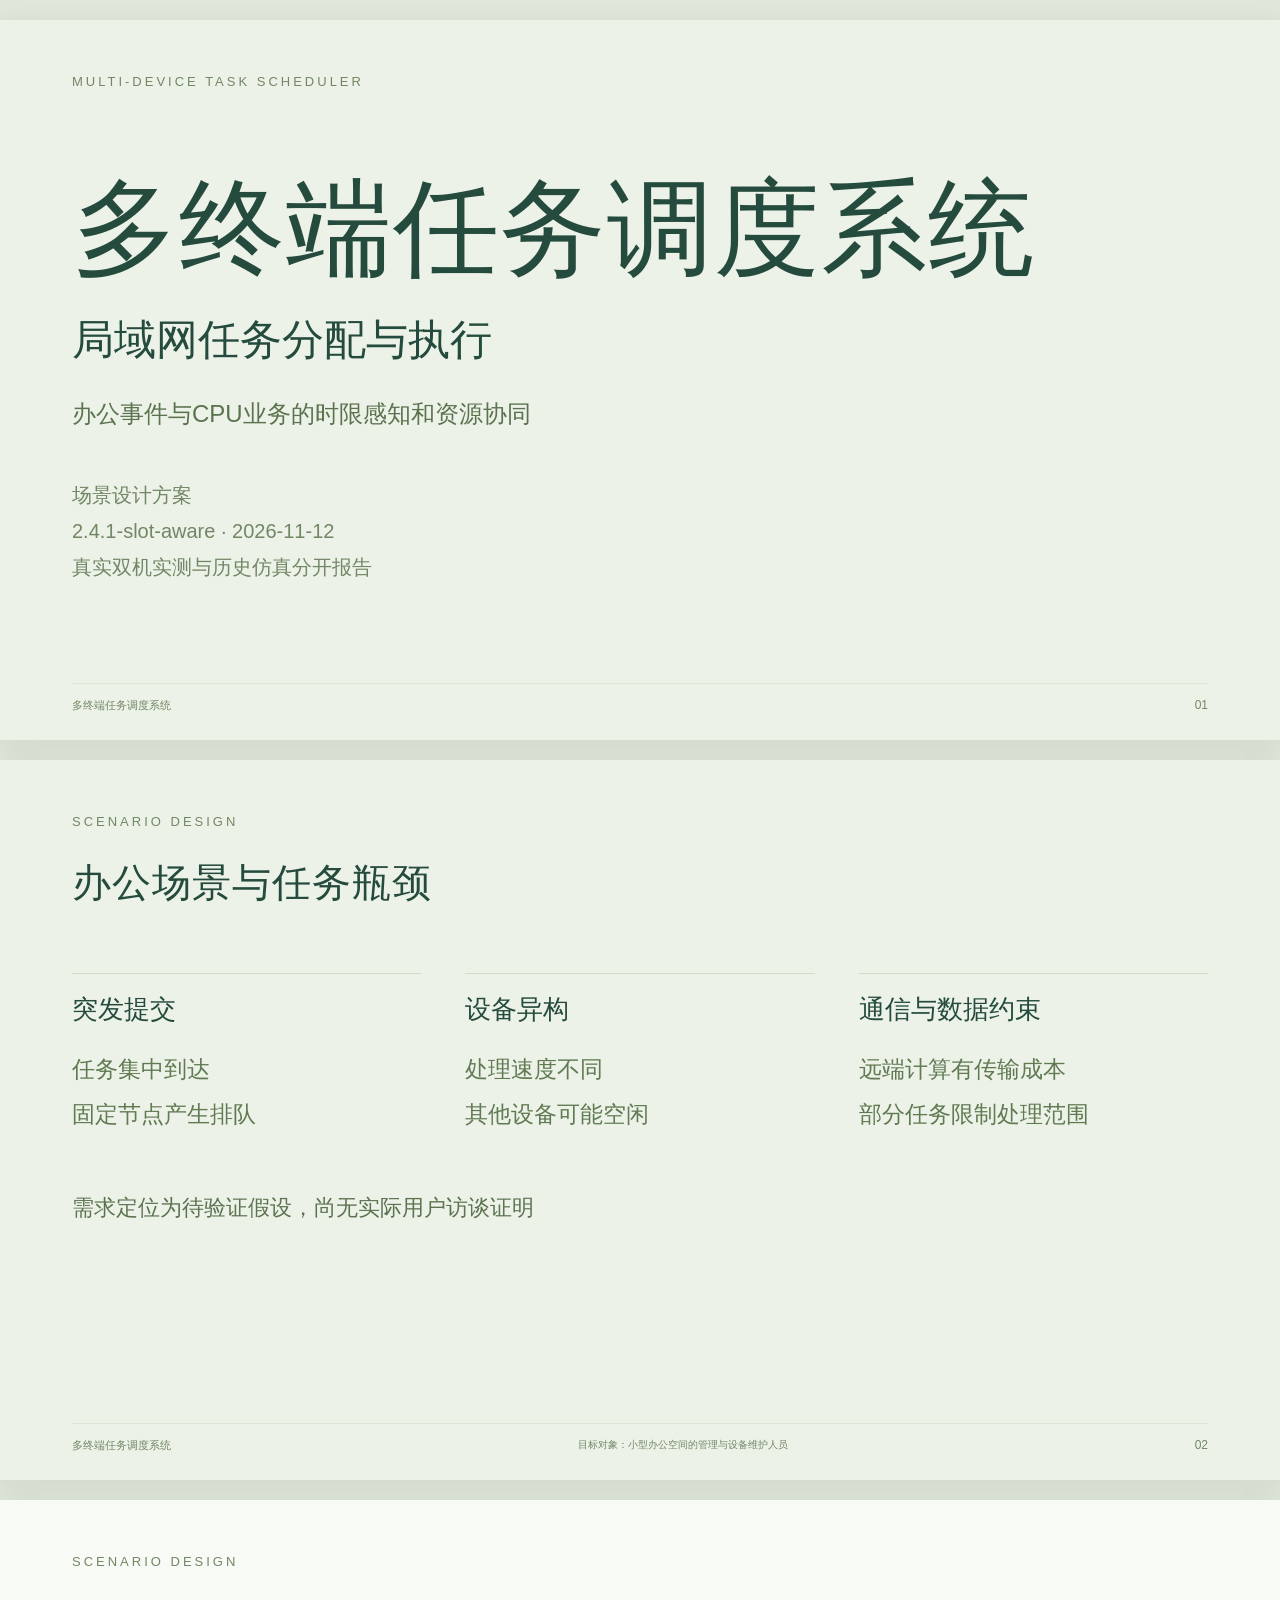
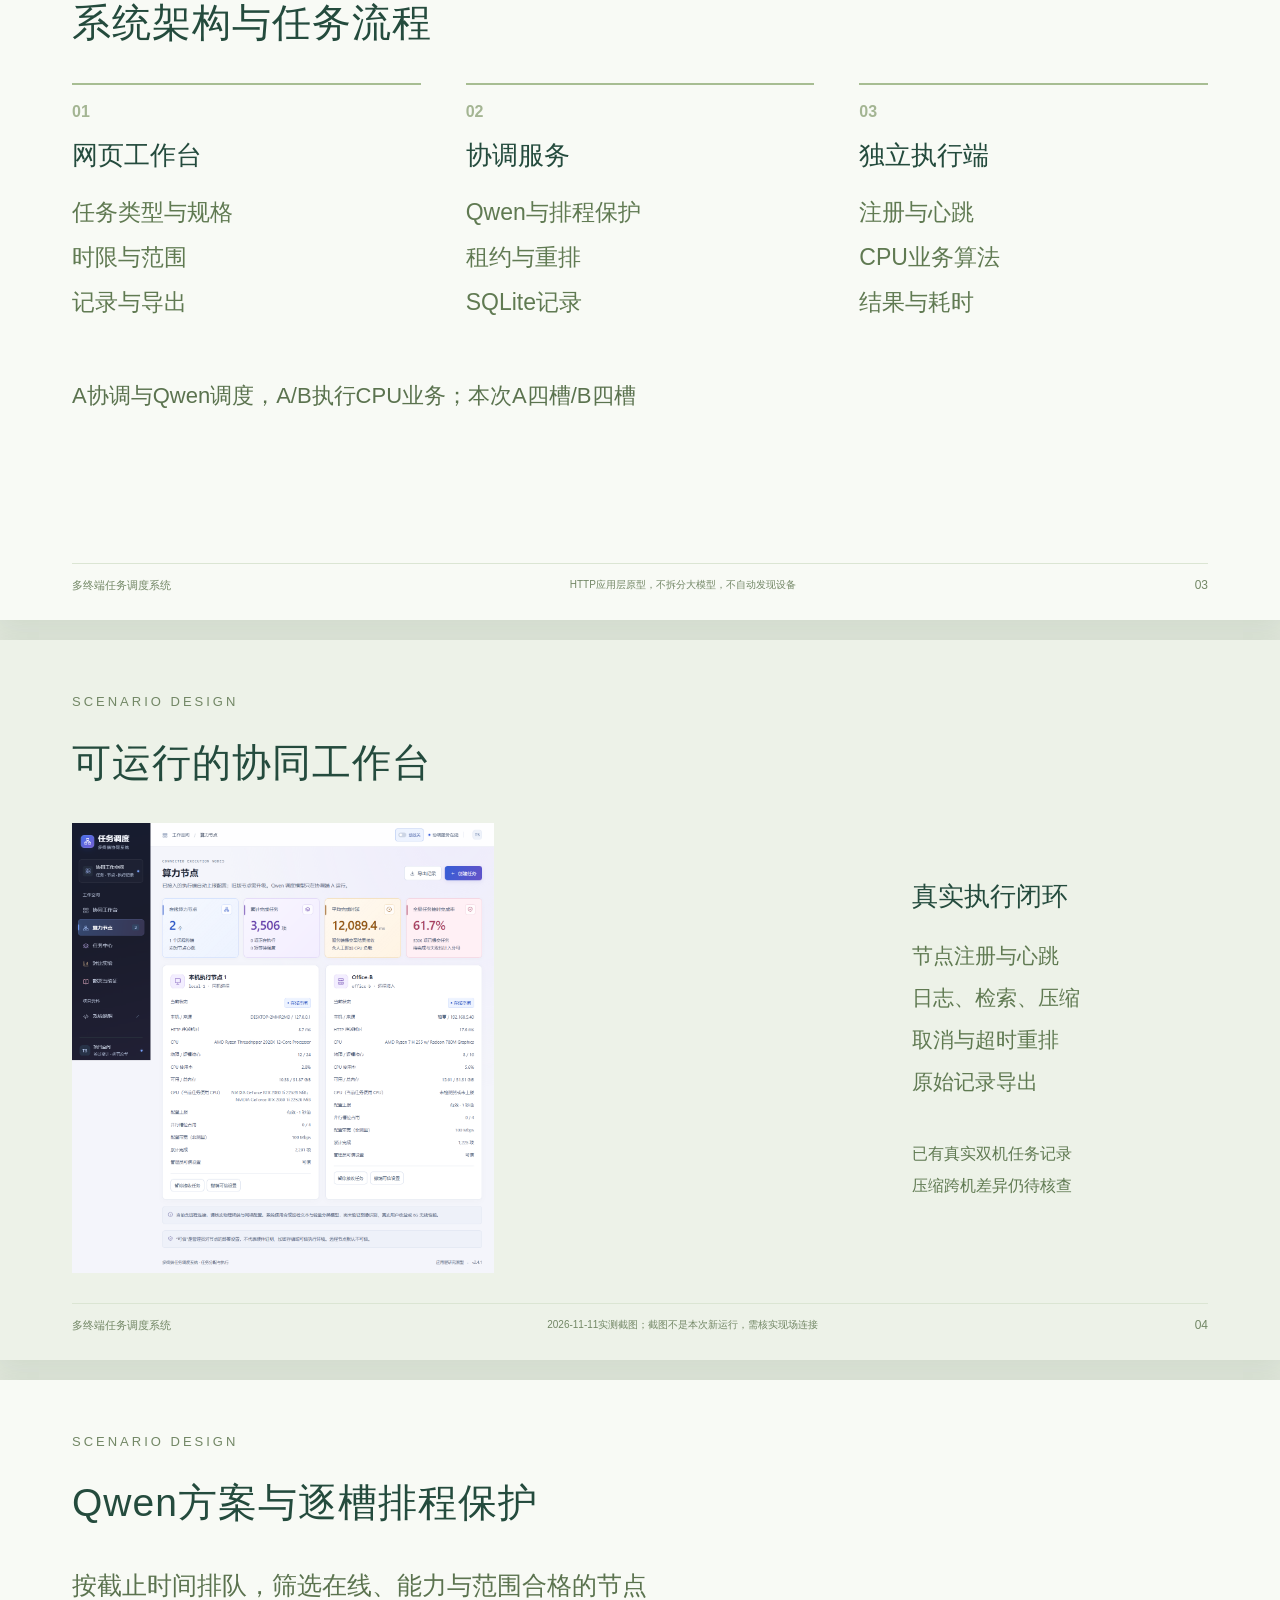
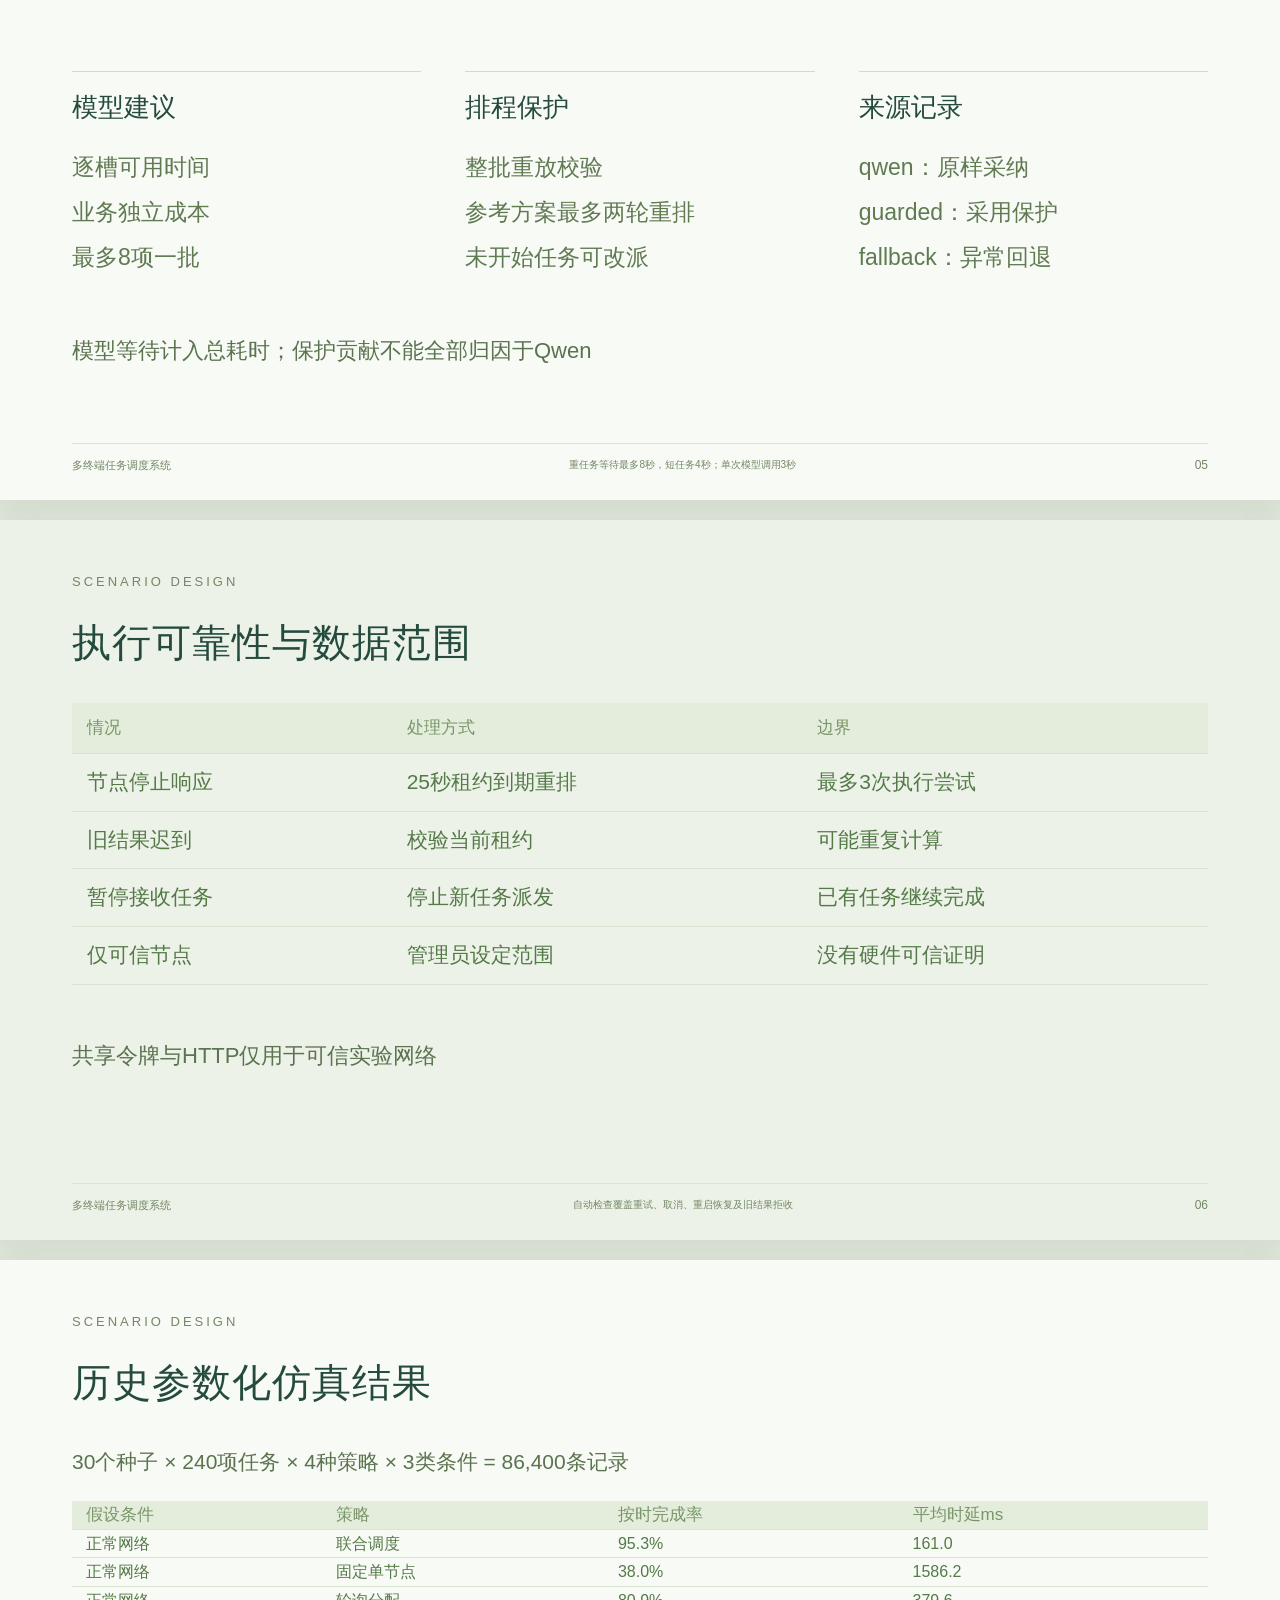
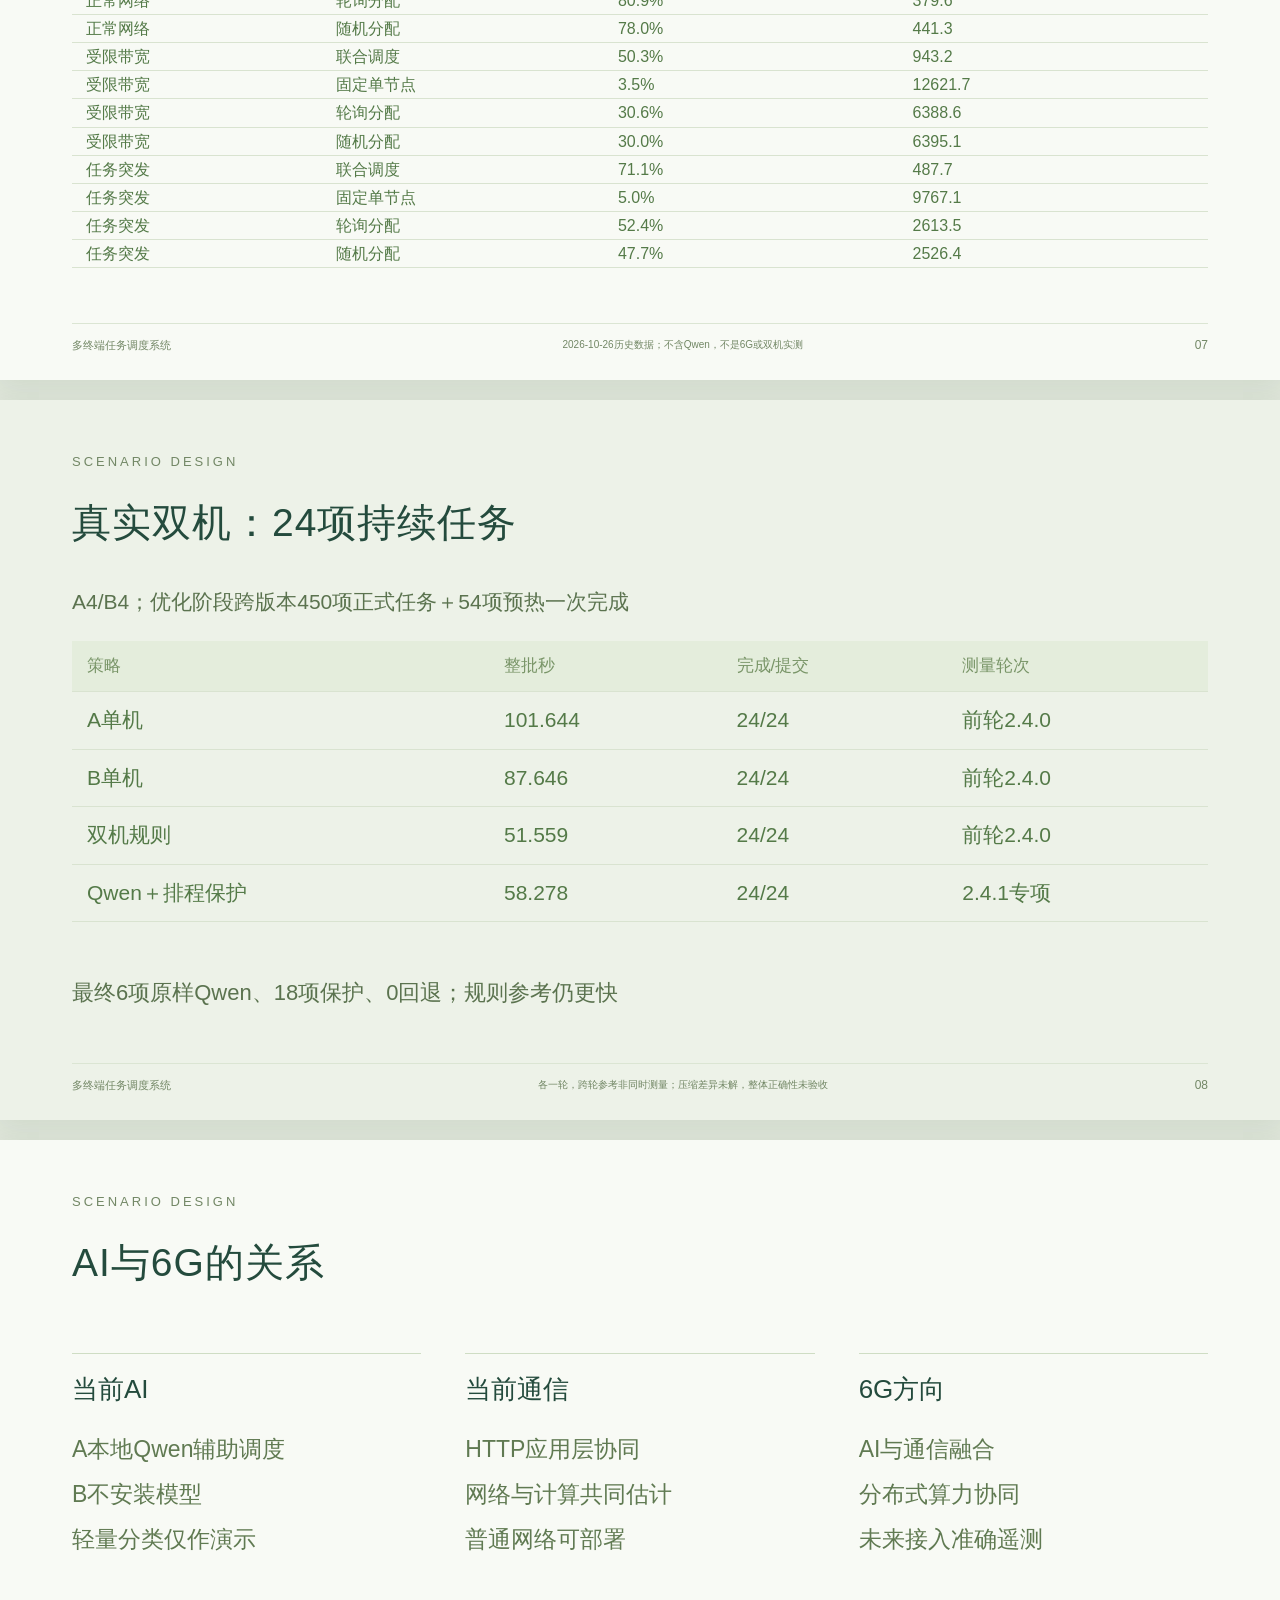
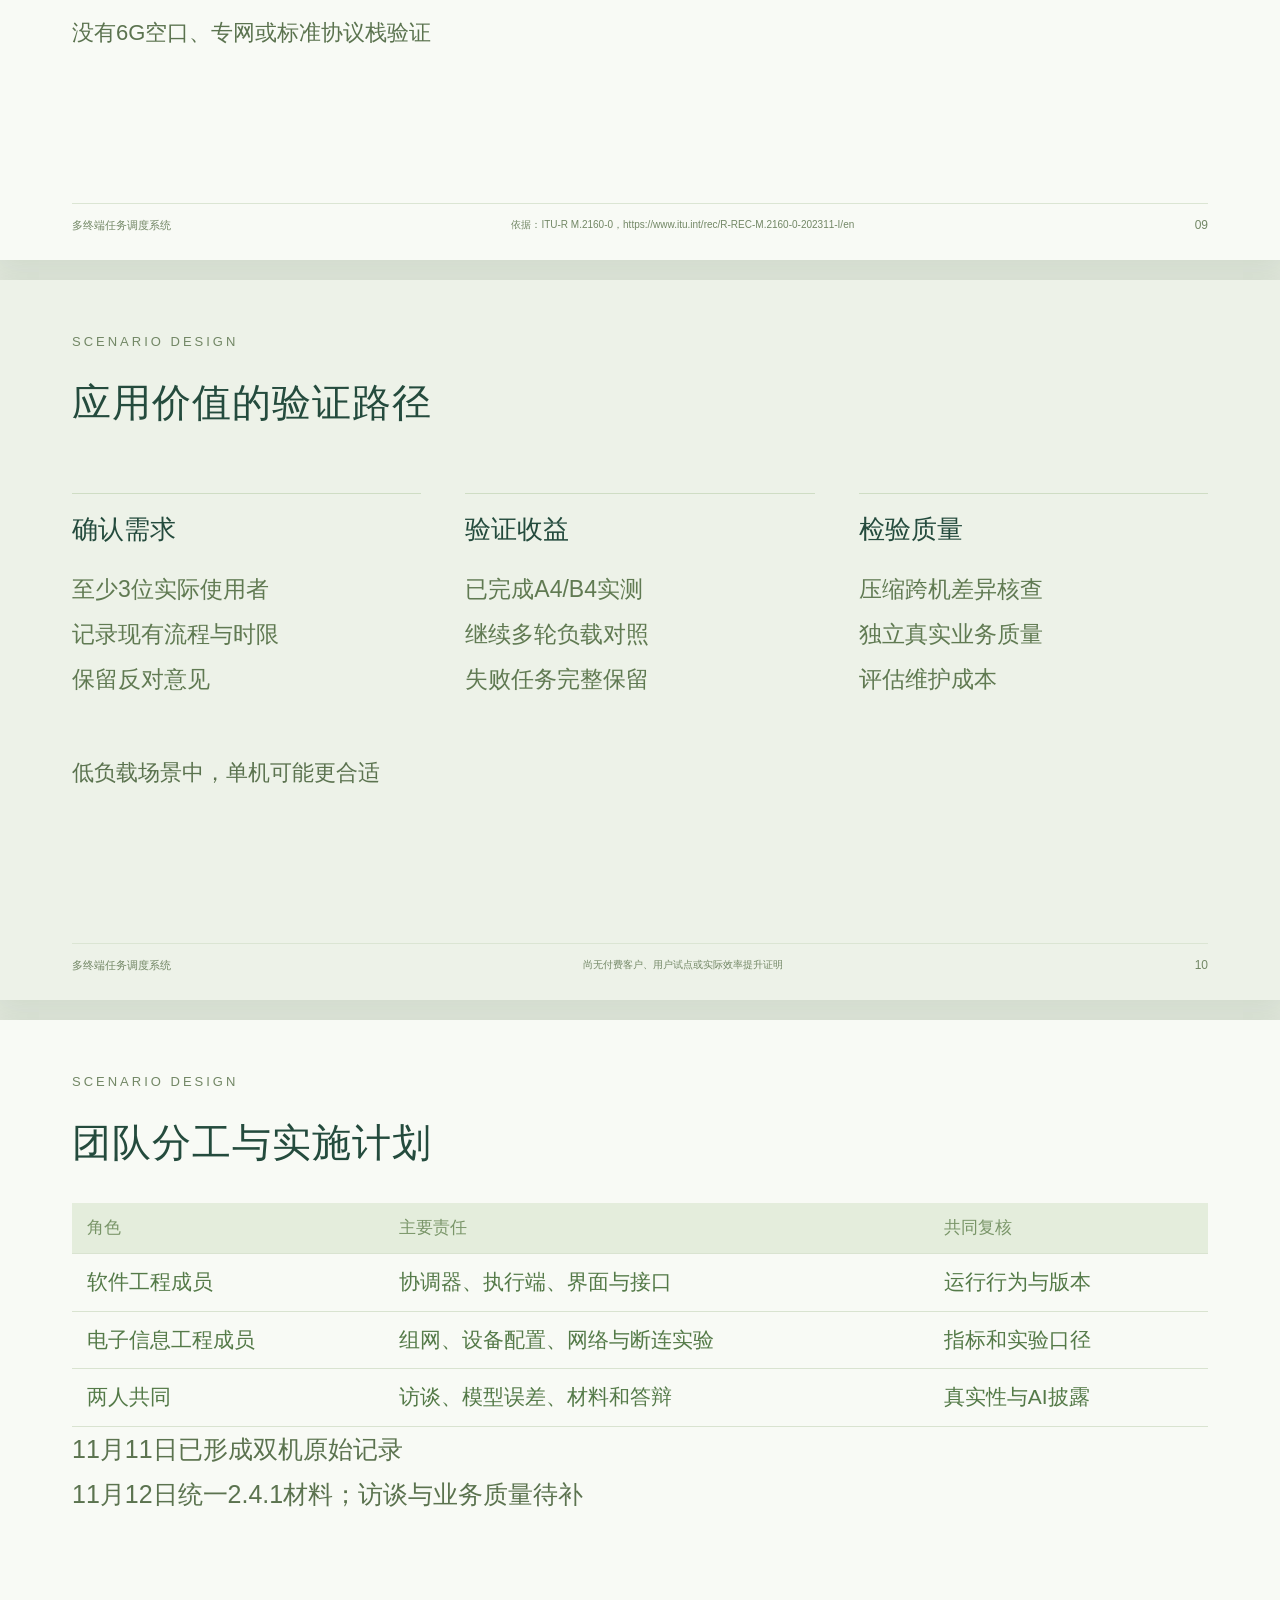
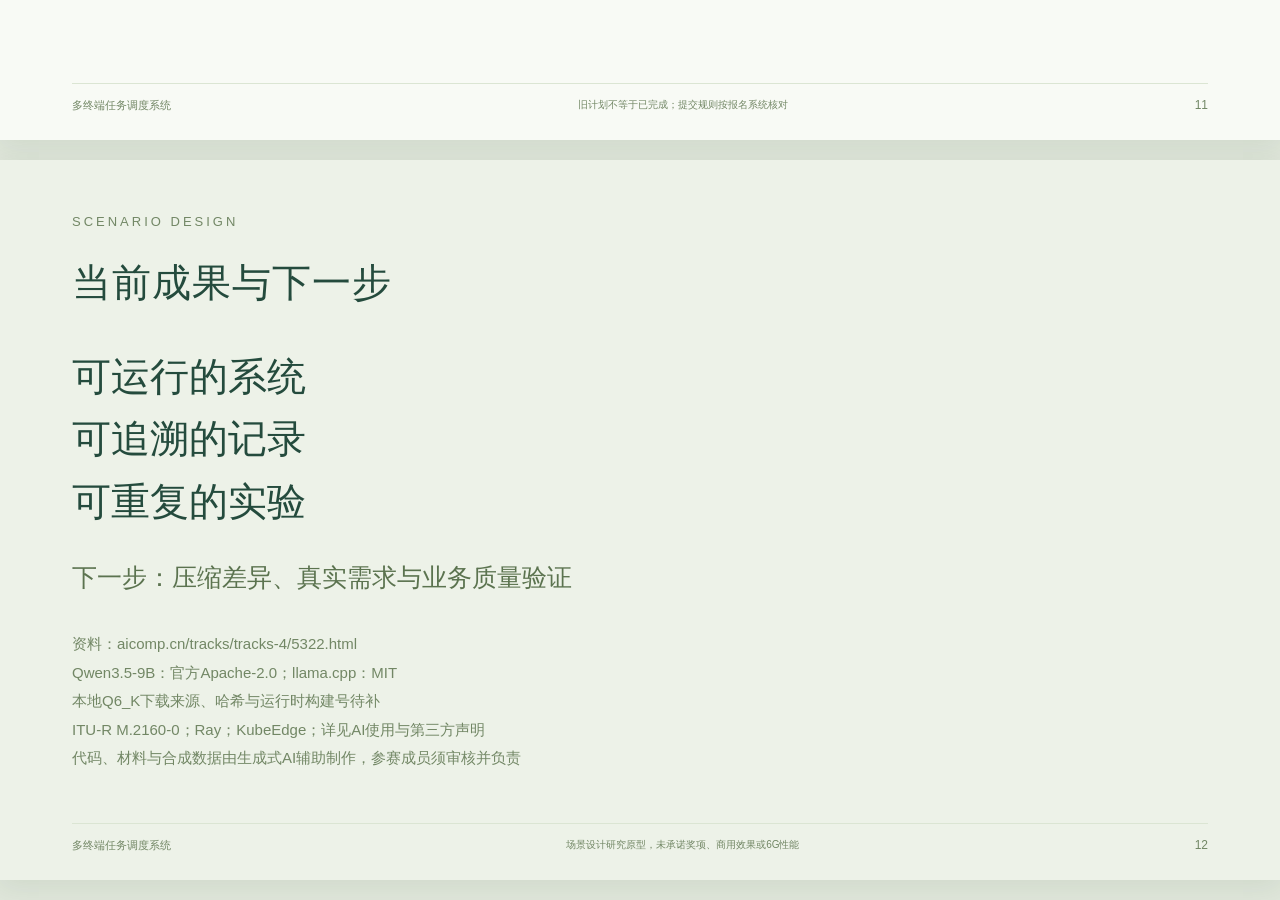
==== commit f756492d: "Improve onboarding and 6G explanations; refresh submission materials" ====
--- a/delivery/02-答辩展示.html
+++ b/delivery/02-答辩展示.html
@@ -1 +1 @@
-<!doctype html><html lang="zh-CN"><head><meta charset="utf-8"><title>多终端任务调度系统场景设计答辩</title><style>*{box-sizing:border-box}html{scroll-behavior:smooth}body{margin:0;background:#dfe6da;font-family:"Microsoft YaHei","Segoe UI",sans-serif;color:#244b3d}.slide{width:1280px;height:720px;padding:54px 72px 52px;background:#f8faf5;position:relative;overflow:hidden;break-after:page}.slide:nth-child(2n){background:#edf2e8}.kicker{font-size:13px;letter-spacing:3px;color:#8b9f7a;margin-bottom:27px}h1{font-size:39px;font-weight:500;margin:0 0 33px;letter-spacing:1px}h2{font-size:26px;font-weight:500;margin:0 0 20px}.lead{font-size:25px;line-height:1.8;margin:0 0 30px;color:#6e8762}.compact{font-size:21px;margin-bottom:20px}.columns{display:grid;grid-template-columns:1fr 1fr 1fr;gap:44px;margin-top:63px}.columns.two{grid-template-columns:1fr 1fr;margin-top:30px}.columns p,.flow p{font-size:23px;line-height:1.95;color:#829774;margin:0}.columns h2{padding-top:18px;border-top:1px solid #cfddc4}.statement{font-size:22px;line-height:1.7;color:#70865f;margin-top:52px}.flow{display:grid;grid-template-columns:repeat(3,1fr);gap:45px;margin-top:28px}.flow>div{border-top:2px solid #a7bd92;padding-top:18px}.flow b{font-size:16px;color:#a4b593}.flow h2{margin:17px 0 17px}.equation{font-size:30px;line-height:1.8;padding:13px 0;color:#305c40}.cover{background:#edf2e8!important}.cover h1{font-size:106px;line-height:1.2;margin:76px 0 20px}.cover-sub{font-size:42px;margin:0 0 24px}.cover .lead{font-size:24px}.cover-note{font-size:20px;line-height:1.8;color:#91a381;margin-top:42px}footer{position:absolute;bottom:27px;left:72px;right:72px;border-top:1px solid #dbe5d3;padding-top:14px;display:flex;gap:22px;justify-content:space-between;font-size:11px;color:#94a784}footer b{font-size:12px;font-weight:400}.screenshot{height:489px;max-width:1136px;object-fit:contain;object-position:left top;display:block}table{width:100%;border-collapse:collapse;font-size:21px;line-height:1.7}th{text-align:left;font-size:17px;font-weight:500;color:#799568;background:#e4eddc}th,td{padding:17px 15px;border-bottom:1px solid #d9e3d0}td{color:#547a48}.dense{font-size:17px;line-height:1.2}.dense th,.dense td{padding:7px 14px}.end-title{font-size:39px;line-height:1.6;margin-top:36px;margin-bottom:22px}.sources{font-size:15px;line-height:1.9;color:#9aaa8d;margin-top:27px}@page{size:338.667mm 190.5mm;margin:0}@media print{body{background:white}.slide{margin:0;break-inside:avoid}html{scroll-behavior:auto}}@media screen{.slide{margin:20px auto;box-shadow:0 6px 25px #1c422015}body{min-width:1280px}}.screenshot{height:450px}th,td{padding:12px 15px}table{line-height:1.55}.dense{font-size:16px;line-height:1.2}.dense th,.dense td{padding:4px 14px}footer span:nth-child(2){max-width:800px;text-align:right;font-size:10px;overflow-wrap:anywhere}.columns p,.flow p{color:#607a52}.lead,.statement{color:#5b734f}.kicker,footer,.cover-note,.sources{color:#728765}.workbench{display:grid;grid-template-columns:800px 1fr;gap:40px;align-items:center}.workbench .screenshot{width:800px;height:450px;object-fit:contain}.workbench p{font-size:21px;line-height:2;color:#607a52}.workbench .small-note{font-size:16px;margin-top:35px}</style></head><body><section class="slide cover"><div class="kicker">MULTI-DEVICE TASK SCHEDULER</div><h1>多终端任务调度系统</h1><div class="body"><h2 class="cover-sub">局域网任务分配与执行</h2><p class="lead">办公巡检事件的任务时限感知与资源协同</p><p class="cover-note">场景设计方案<br>应用层原型与参数化仿真验证</p></div><footer><span>多终端任务调度系统</span><span></span><b>01</b></footer></section><section class="slide "><div class="kicker">SCENARIO DESIGN</div><h1>办公场景与任务瓶颈</h1><div class="body"><div class="columns"><div><h2>突发提交</h2><p>任务集中到达<br>固定节点产生排队</p></div><div><h2>设备异构</h2><p>处理速度不同<br>其他设备可能空闲</p></div><div><h2>通信与数据约束</h2><p>远端计算有传输成本<br>部分任务限制处理范围</p></div></div><p class="statement">需求定位为待验证假设，尚无实际用户访谈证明</p></div><footer><span>多终端任务调度系统</span><span>目标对象：小型办公空间的管理与设备维护人员</span><b>02</b></footer></section><section class="slide "><div class="kicker">SCENARIO DESIGN</div><h1>系统架构与任务流程</h1><div class="body"><div class="flow"><div><b>01</b><h2>网页工作台</h2><p>事件文本<br>时限与范围<br>记录与导出</p></div><div><b>02</b><h2>协调服务</h2><p>筛选与调度<br>租约与重排<br>SQLite记录</p></div><div><b>03</b><h2>独立执行端</h2><p>注册与心跳<br>本地分类推理<br>结果与耗时</p></div></div><p class="statement">显式接入设备，任务整体分配，每节点一个执行槽</p></div><footer><span>多终端任务调度系统</span><span>HTTP应用层原型，不拆分大模型，不自动发现设备</span><b>03</b></footer></section><section class="slide "><div class="kicker">SCENARIO DESIGN</div><h1>可运行的协同工作台</h1><div class="body"><div class="workbench"><img class="screenshot" src="../results/screenshots/workbench-wide.png" alt="真实工作台截图"><div><h2>真实执行闭环</h2><p>节点注册与心跳<br>任务提交和分类<br>取消与超时重排<br>原始记录导出</p><p class="small-note">两个工作进程同在本机<br>尚未验证物理多机收益</p></div></div></div><footer><span>多终端任务调度系统</span><span>真实截图；同机多进程演示，非两台物理终端</span><b>04</b></footer></section><section class="slide "><div class="kicker">SCENARIO DESIGN</div><h1>时限与资源约束下的调度</h1><div class="body"><p class="lead">先按截止时间排序，再筛选允许处理的在线节点</p><div class="equation">预测完成耗时 = 剩余等待 + HTTP往返<br>+ 载荷传输 + 计算预测 × 1.15</div><div class="columns two"><div><h2>运行反馈</h2><p>单位耗时采用 EWMA 更新<br>0.65旧值 + 0.35新样本</p></div><div><h2>当前限制</h2><p>启发式，无最优性保证<br>单调超时惩罚不改变节点排序</p></div></div></div><footer><span>多终端任务调度系统</span><span>带宽是配置值；1.15为固定余量，不是统计置信界</span><b>05</b></footer></section><section class="slide "><div class="kicker">SCENARIO DESIGN</div><h1>执行可靠性与数据范围</h1><div class="body"><table><thead><tr><th>情况</th><th>处理方式</th><th>边界</th></tr></thead><tbody><tr><td>节点停止响应</td><td>25秒租约到期重排</td><td>最多3次执行尝试</td></tr><tr><td>旧结果迟到</td><td>校验当前租约</td><td>可能重复计算</td></tr><tr><td>暂停接收任务</td><td>停止新任务派发</td><td>已有任务继续完成</td></tr><tr><td>仅可信节点</td><td>管理员设定范围</td><td>没有硬件可信证明</td></tr></tbody></table><p class="statement">共享令牌与HTTP仅用于可信实验网络</p></div><footer><span>多终端任务调度系统</span><span>自动检查覆盖重试、取消、重启恢复及旧结果拒收</span><b>06</b></footer></section><section class="slide "><div class="kicker">SCENARIO DESIGN</div><h1>参数化仿真结果</h1><div class="body"><p class="lead compact">30个种子 × 240项任务 × 4种策略 × 3类条件 = 86,400条记录</p><table class="dense"><thead><tr><th>假设条件</th><th>策略</th><th>按时完成率</th><th>平均时延ms</th></tr></thead><tbody><tr><td>正常网络</td><td>联合调度</td><td>95.3%</td><td>161.0</td></tr><tr><td>正常网络</td><td>固定单节点</td><td>38.0%</td><td>1586.2</td></tr><tr><td>正常网络</td><td>轮询分配</td><td>80.9%</td><td>379.6</td></tr><tr><td>正常网络</td><td>随机分配</td><td>78.0%</td><td>441.3</td></tr><tr><td>受限带宽</td><td>联合调度</td><td>50.3%</td><td>943.2</td></tr><tr><td>受限带宽</td><td>固定单节点</td><td>3.5%</td><td>12621.7</td></tr><tr><td>受限带宽</td><td>轮询分配</td><td>30.6%</td><td>6388.6</td></tr><tr><td>受限带宽</td><td>随机分配</td><td>30.0%</td><td>6395.1</td></tr><tr><td>任务突发</td><td>联合调度</td><td>71.1%</td><td>487.7</td></tr><tr><td>任务突发</td><td>固定单节点</td><td>5.0%</td><td>9767.1</td></tr><tr><td>任务突发</td><td>轮询分配</td><td>52.4%</td><td>2613.5</td></tr><tr><td>任务突发</td><td>随机分配</td><td>47.7%</td><td>2526.4</td></tr></tbody></table></div><footer><span>多终端任务调度系统</span><span>配置与原始记录完整保留；不是6G网络实测</span><b>07</b></footer></section><section class="slide "><div class="kicker">SCENARIO DESIGN</div><h1>真实同机任务执行</h1><div class="body"><p class="lead compact">两个同机进程，四种策略各5轮，每轮16项，共320项正式任务</p><table><thead><tr><th>策略</th><th>按时完成率</th><th>平均时延ms</th><th>各轮P95均值ms</th></tr></thead><tbody><tr><td>固定单节点</td><td>100.0%</td><td>1352.9</td><td>2378.8</td></tr><tr><td>轮询分配</td><td>100.0%</td><td>778.9</td><td>1413.6</td></tr><tr><td>随机分配</td><td>100.0%</td><td>800.7</td><td>1446.5</td></tr><tr><td>联合调度</td><td>100.0%</td><td>821.0</td><td>1436.8</td></tr></tbody></table><p class="statement">所有策略均按时完成，当前联合策略没有普遍优势</p></div><footer><span>多终端任务调度系统</span><span>含单独计时的SHA256人工负载；不是多物理终端结果</span><b>08</b></footer></section><section class="slide "><div class="kicker">SCENARIO DESIGN</div><h1>AI与6G的关系</h1><div class="body"><div class="columns"><div><h2>当前AI</h2><p>真实文本分类推理<br>48条合成训练样本<br>结果须人工复核</p></div><div><h2>当前通信</h2><p>HTTP应用层协同<br>网络与计算共同估计<br>普通网络可部署</p></div><div><h2>6G方向</h2><p>AI与通信融合<br>分布式算力协同<br>未来接入准确遥测</p></div></div><p class="statement">没有6G空口、专网或标准协议栈验证</p></div><footer><span>多终端任务调度系统</span><span>依据：ITU-R M.2160-0，https://www.itu.int/rec/R-REC-M.2160-0-202311-I/en</span><b>09</b></footer></section><section class="slide "><div class="kicker">SCENARIO DESIGN</div><h1>应用价值的验证路径</h1><div class="body"><div class="columns"><div><h2>确认需求</h2><p>至少3位实际使用者<br>记录现有流程与时限<br>保留反对意见</p></div><div><h2>验证收益</h2><p>两至三台物理电脑<br>低负载与突发对照<br>失败任务完整保留</p></div><div><h2>检验质量</h2><p>独立标注事件集<br>宏平均F1与漏报率<br>评估维护成本</p></div></div><p class="statement">低负载场景中，单机可能更合适</p></div><footer><span>多终端任务调度系统</span><span>尚无付费客户、用户试点或实际效率提升证明</span><b>10</b></footer></section><section class="slide "><div class="kicker">SCENARIO DESIGN</div><h1>团队分工与实施计划</h1><div class="body"><table><thead><tr><th>角色</th><th>主要责任</th><th>共同复核</th></tr></thead><tbody><tr><td>软件工程成员</td><td>协调器、执行端、界面与接口</td><td>运行行为与版本</td></tr><tr><td>电子信息工程成员</td><td>组网、设备配置、网络与断连实验</td><td>指标和实验口径</td></tr><tr><td>两人共同</td><td>访谈、模型误差、材料和答辩</td><td>真实性与AI披露</td></tr></tbody></table><p class="lead">10月底接入真实终端，11月上旬补现场证据<br>11月12日前完成最终核查与上传</p></div><footer><span>多终端任务调度系统</span><span>官方报名及作品提交截止2026年11月13日20时，以后续通知为准</span><b>11</b></footer></section><section class="slide "><div class="kicker">SCENARIO DESIGN</div><h1>当前成果与下一步</h1><div class="body"><h2 class="end-title">可运行的系统<br>可追溯的记录<br>可重复的实验</h2><p class="lead">下一步：真实需求、物理多机与实际巡检数据验证</p><p class="sources">资料：aicomp.cn/tracks/tracks-4/5322.html<br>ITU-R M.2160-0；Ray Scheduling；KubeEdge Why KubeEdge<br>代码、材料与合成数据由生成式AI辅助制作，参赛成员须审核并负责</p></div><footer><span>多终端任务调度系统</span><span>场景设计研究原型，未承诺奖项、商用效果或6G性能</span><b>12</b></footer></section><script>document.addEventListener("keydown",e=>{if(["ArrowRight","PageDown","ArrowLeft","PageUp"].includes(e.key)){e.preventDefault();const n=Math.round(window.scrollY/740)+(["ArrowRight","PageDown"].includes(e.key)?1:-1);document.querySelectorAll(".slide")[Math.max(0,Math.min(11,n))].scrollIntoView()}})</script></body></html>+<!doctype html><html lang="zh-CN"><head><meta charset="utf-8"><title>多终端任务调度系统场景设计答辩</title><style>*{box-sizing:border-box}html{scroll-behavior:smooth}body{margin:0;background:#dfe6da;font-family:"Microsoft YaHei","Segoe UI",sans-serif;color:#244b3d}.slide{width:1280px;height:720px;padding:54px 72px 52px;background:#f8faf5;position:relative;overflow:hidden;break-after:page}.slide:nth-child(2n){background:#edf2e8}.kicker{font-size:13px;letter-spacing:3px;color:#8b9f7a;margin-bottom:27px}h1{font-size:39px;font-weight:500;margin:0 0 33px;letter-spacing:1px}h2{font-size:26px;font-weight:500;margin:0 0 20px}.lead{font-size:25px;line-height:1.8;margin:0 0 30px;color:#6e8762}.compact{font-size:21px;margin-bottom:20px}.columns{display:grid;grid-template-columns:1fr 1fr 1fr;gap:44px;margin-top:63px}.columns.two{grid-template-columns:1fr 1fr;margin-top:30px}.columns p,.flow p{font-size:23px;line-height:1.95;color:#829774;margin:0}.columns h2{padding-top:18px;border-top:1px solid #cfddc4}.statement{font-size:22px;line-height:1.7;color:#70865f;margin-top:52px}.flow{display:grid;grid-template-columns:repeat(3,1fr);gap:45px;margin-top:28px}.flow>div{border-top:2px solid #a7bd92;padding-top:18px}.flow b{font-size:16px;color:#a4b593}.flow h2{margin:17px 0 17px}.equation{font-size:30px;line-height:1.8;padding:13px 0;color:#305c40}.cover{background:#edf2e8!important}.cover h1{font-size:106px;line-height:1.2;margin:76px 0 20px}.cover-sub{font-size:42px;margin:0 0 24px}.cover .lead{font-size:24px}.cover-note{font-size:20px;line-height:1.8;color:#91a381;margin-top:42px}footer{position:absolute;bottom:27px;left:72px;right:72px;border-top:1px solid #dbe5d3;padding-top:14px;display:flex;gap:22px;justify-content:space-between;font-size:11px;color:#94a784}footer b{font-size:12px;font-weight:400}.screenshot{height:489px;max-width:1136px;object-fit:contain;object-position:left top;display:block}table{width:100%;border-collapse:collapse;font-size:21px;line-height:1.7}th{text-align:left;font-size:17px;font-weight:500;color:#799568;background:#e4eddc}th,td{padding:17px 15px;border-bottom:1px solid #d9e3d0}td{color:#547a48}.dense{font-size:17px;line-height:1.2}.dense th,.dense td{padding:7px 14px}.end-title{font-size:39px;line-height:1.6;margin-top:36px;margin-bottom:22px}.sources{font-size:15px;line-height:1.9;color:#9aaa8d;margin-top:27px}@page{size:338.667mm 190.5mm;margin:0}@media print{body{background:white}.slide{margin:0;break-inside:avoid}html{scroll-behavior:auto}}@media screen{.slide{margin:20px auto;box-shadow:0 6px 25px #1c422015}body{min-width:1280px}}.screenshot{height:450px}th,td{padding:12px 15px}table{line-height:1.55}.dense{font-size:16px;line-height:1.2}.dense th,.dense td{padding:4px 14px}footer span:nth-child(2){max-width:800px;text-align:right;font-size:10px;overflow-wrap:anywhere}.columns p,.flow p{color:#607a52}.lead,.statement{color:#5b734f}.kicker,footer,.cover-note,.sources{color:#728765}.workbench{display:grid;grid-template-columns:800px 1fr;gap:40px;align-items:center}.workbench .screenshot{width:800px;height:450px;object-fit:contain}.workbench p{font-size:21px;line-height:2;color:#607a52}.workbench .small-note{font-size:16px;margin-top:35px}</style></head><body><section class="slide cover"><div class="kicker">MULTI-DEVICE TASK SCHEDULER</div><h1>多终端任务调度系统</h1><div class="body"><h2 class="cover-sub">局域网任务分配与执行</h2><p class="lead">办公事件与CPU业务的时限感知和资源协同</p><p class="cover-note">场景设计方案<br>2.4.1-slot-aware · 2026-11-12<br>真实双机实测与历史仿真分开报告</p></div><footer><span>多终端任务调度系统</span><span></span><b>01</b></footer></section><section class="slide "><div class="kicker">SCENARIO DESIGN</div><h1>办公场景与任务瓶颈</h1><div class="body"><div class="columns"><div><h2>突发提交</h2><p>任务集中到达<br>固定节点产生排队</p></div><div><h2>设备异构</h2><p>处理速度不同<br>其他设备可能空闲</p></div><div><h2>通信与数据约束</h2><p>远端计算有传输成本<br>部分任务限制处理范围</p></div></div><p class="statement">需求定位为待验证假设，尚无实际用户访谈证明</p></div><footer><span>多终端任务调度系统</span><span>目标对象：小型办公空间的管理与设备维护人员</span><b>02</b></footer></section><section class="slide "><div class="kicker">SCENARIO DESIGN</div><h1>系统架构与任务流程</h1><div class="body"><div class="flow"><div><b>01</b><h2>网页工作台</h2><p>任务类型与规格<br>时限与范围<br>记录与导出</p></div><div><b>02</b><h2>协调服务</h2><p>Qwen与排程保护<br>租约与重排<br>SQLite记录</p></div><div><b>03</b><h2>独立执行端</h2><p>注册与心跳<br>CPU业务算法<br>结果与耗时</p></div></div><p class="statement">A协调与Qwen调度，A/B执行CPU业务；本次A四槽/B四槽</p></div><footer><span>多终端任务调度系统</span><span>HTTP应用层原型，不拆分大模型，不自动发现设备</span><b>03</b></footer></section><section class="slide "><div class="kicker">SCENARIO DESIGN</div><h1>可运行的协同工作台</h1><div class="body"><div class="workbench"><img class="screenshot" src="../release-evidence/nodes.png" alt="既有双机实测节点截图"><div><h2>真实执行闭环</h2><p>节点注册与心跳<br>日志、检索、压缩<br>取消与超时重排<br>原始记录导出</p><p class="small-note">已有真实双机任务记录<br>压缩跨机差异仍待核查</p></div></div></div><footer><span>多终端任务调度系统</span><span>2026-11-11实测截图；截图不是本次新运行，需核实现场连接</span><b>04</b></footer></section><section class="slide "><div class="kicker">SCENARIO DESIGN</div><h1>Qwen方案与逐槽排程保护</h1><div class="body"><p class="lead">按截止时间排队，筛选在线、能力与范围合格的节点</p><div class="columns"><div><h2>模型建议</h2><p>逐槽可用时间<br>业务独立成本<br>最多8项一批</p></div><div><h2>排程保护</h2><p>整批重放校验<br>参考方案最多两轮重排<br>未开始任务可改派</p></div><div><h2>来源记录</h2><p>qwen：原样采纳<br>guarded：采用保护<br>fallback：异常回退</p></div></div><p class="statement">模型等待计入总耗时；保护贡献不能全部归因于Qwen</p></div><footer><span>多终端任务调度系统</span><span>重任务等待最多8秒，短任务4秒；单次模型调用3秒</span><b>05</b></footer></section><section class="slide "><div class="kicker">SCENARIO DESIGN</div><h1>执行可靠性与数据范围</h1><div class="body"><table><thead><tr><th>情况</th><th>处理方式</th><th>边界</th></tr></thead><tbody><tr><td>节点停止响应</td><td>25秒租约到期重排</td><td>最多3次执行尝试</td></tr><tr><td>旧结果迟到</td><td>校验当前租约</td><td>可能重复计算</td></tr><tr><td>暂停接收任务</td><td>停止新任务派发</td><td>已有任务继续完成</td></tr><tr><td>仅可信节点</td><td>管理员设定范围</td><td>没有硬件可信证明</td></tr></tbody></table><p class="statement">共享令牌与HTTP仅用于可信实验网络</p></div><footer><span>多终端任务调度系统</span><span>自动检查覆盖重试、取消、重启恢复及旧结果拒收</span><b>06</b></footer></section><section class="slide "><div class="kicker">SCENARIO DESIGN</div><h1>历史参数化仿真结果</h1><div class="body"><p class="lead compact">30个种子 × 240项任务 × 4种策略 × 3类条件 = 86,400条记录</p><table class="dense"><thead><tr><th>假设条件</th><th>策略</th><th>按时完成率</th><th>平均时延ms</th></tr></thead><tbody><tr><td>正常网络</td><td>联合调度</td><td>95.3%</td><td>161.0</td></tr><tr><td>正常网络</td><td>固定单节点</td><td>38.0%</td><td>1586.2</td></tr><tr><td>正常网络</td><td>轮询分配</td><td>80.9%</td><td>379.6</td></tr><tr><td>正常网络</td><td>随机分配</td><td>78.0%</td><td>441.3</td></tr><tr><td>受限带宽</td><td>联合调度</td><td>50.3%</td><td>943.2</td></tr><tr><td>受限带宽</td><td>固定单节点</td><td>3.5%</td><td>12621.7</td></tr><tr><td>受限带宽</td><td>轮询分配</td><td>30.6%</td><td>6388.6</td></tr><tr><td>受限带宽</td><td>随机分配</td><td>30.0%</td><td>6395.1</td></tr><tr><td>任务突发</td><td>联合调度</td><td>71.1%</td><td>487.7</td></tr><tr><td>任务突发</td><td>固定单节点</td><td>5.0%</td><td>9767.1</td></tr><tr><td>任务突发</td><td>轮询分配</td><td>52.4%</td><td>2613.5</td></tr><tr><td>任务突发</td><td>随机分配</td><td>47.7%</td><td>2526.4</td></tr></tbody></table></div><footer><span>多终端任务调度系统</span><span>2026-10-26历史数据；不含Qwen，不是6G或双机实测</span><b>07</b></footer></section><section class="slide "><div class="kicker">SCENARIO DESIGN</div><h1>真实双机：24项持续任务</h1><div class="body"><p class="lead compact">A4/B4；优化阶段跨版本450项正式任务＋54项预热一次完成</p><table><thead><tr><th>策略</th><th>整批秒</th><th>完成/提交</th><th>测量轮次</th></tr></thead><tbody><tr><td>A单机</td><td>101.644</td><td>24/24</td><td>前轮2.4.0</td></tr><tr><td>B单机</td><td>87.646</td><td>24/24</td><td>前轮2.4.0</td></tr><tr><td>双机规则</td><td>51.559</td><td>24/24</td><td>前轮2.4.0</td></tr><tr><td>Qwen＋排程保护</td><td>58.278</td><td>24/24</td><td>2.4.1专项</td></tr></tbody></table><p class="statement">最终6项原样Qwen、18项保护、0回退；规则参考仍更快</p></div><footer><span>多终端任务调度系统</span><span>各一轮，跨轮参考非同时测量；压缩差异未解，整体正确性未验收</span><b>08</b></footer></section><section class="slide "><div class="kicker">SCENARIO DESIGN</div><h1>AI与6G的关系</h1><div class="body"><div class="columns"><div><h2>当前AI</h2><p>A本地Qwen辅助调度<br>B不安装模型<br>轻量分类仅作演示</p></div><div><h2>当前通信</h2><p>HTTP应用层协同<br>网络与计算共同估计<br>普通网络可部署</p></div><div><h2>6G方向</h2><p>AI与通信融合<br>分布式算力协同<br>未来接入准确遥测</p></div></div><p class="statement">没有6G空口、专网或标准协议栈验证</p></div><footer><span>多终端任务调度系统</span><span>依据：ITU-R M.2160-0，https://www.itu.int/rec/R-REC-M.2160-0-202311-I/en</span><b>09</b></footer></section><section class="slide "><div class="kicker">SCENARIO DESIGN</div><h1>应用价值的验证路径</h1><div class="body"><div class="columns"><div><h2>确认需求</h2><p>至少3位实际使用者<br>记录现有流程与时限<br>保留反对意见</p></div><div><h2>验证收益</h2><p>已完成A4/B4实测<br>继续多轮负载对照<br>失败任务完整保留</p></div><div><h2>检验质量</h2><p>压缩跨机差异核查<br>独立真实业务质量<br>评估维护成本</p></div></div><p class="statement">低负载场景中，单机可能更合适</p></div><footer><span>多终端任务调度系统</span><span>尚无付费客户、用户试点或实际效率提升证明</span><b>10</b></footer></section><section class="slide "><div class="kicker">SCENARIO DESIGN</div><h1>团队分工与实施计划</h1><div class="body"><table><thead><tr><th>角色</th><th>主要责任</th><th>共同复核</th></tr></thead><tbody><tr><td>软件工程成员</td><td>协调器、执行端、界面与接口</td><td>运行行为与版本</td></tr><tr><td>电子信息工程成员</td><td>组网、设备配置、网络与断连实验</td><td>指标和实验口径</td></tr><tr><td>两人共同</td><td>访谈、模型误差、材料和答辩</td><td>真实性与AI披露</td></tr></tbody></table><p class="lead">11月11日已形成双机原始记录<br>11月12日统一2.4.1材料；访谈与业务质量待补</p></div><footer><span>多终端任务调度系统</span><span>旧计划不等于已完成；提交规则按报名系统核对</span><b>11</b></footer></section><section class="slide "><div class="kicker">SCENARIO DESIGN</div><h1>当前成果与下一步</h1><div class="body"><h2 class="end-title">可运行的系统<br>可追溯的记录<br>可重复的实验</h2><p class="lead">下一步：压缩差异、真实需求与业务质量验证</p><p class="sources">资料：aicomp.cn/tracks/tracks-4/5322.html<br>Qwen3.5-9B：官方Apache-2.0；llama.cpp：MIT<br>本地Q6_K下载来源、哈希与运行时构建号待补<br>ITU-R M.2160-0；Ray；KubeEdge；详见AI使用与第三方声明<br>代码、材料与合成数据由生成式AI辅助制作，参赛成员须审核并负责</p></div><footer><span>多终端任务调度系统</span><span>场景设计研究原型，未承诺奖项、商用效果或6G性能</span><b>12</b></footer></section><script>document.addEventListener("keydown",e=>{if(["ArrowRight","PageDown","ArrowLeft","PageUp"].includes(e.key)){e.preventDefault();const n=Math.round(window.scrollY/740)+(["ArrowRight","PageDown"].includes(e.key)?1:-1);document.querySelectorAll(".slide")[Math.max(0,Math.min(11,n))].scrollIntoView()}})</script></body></html>
